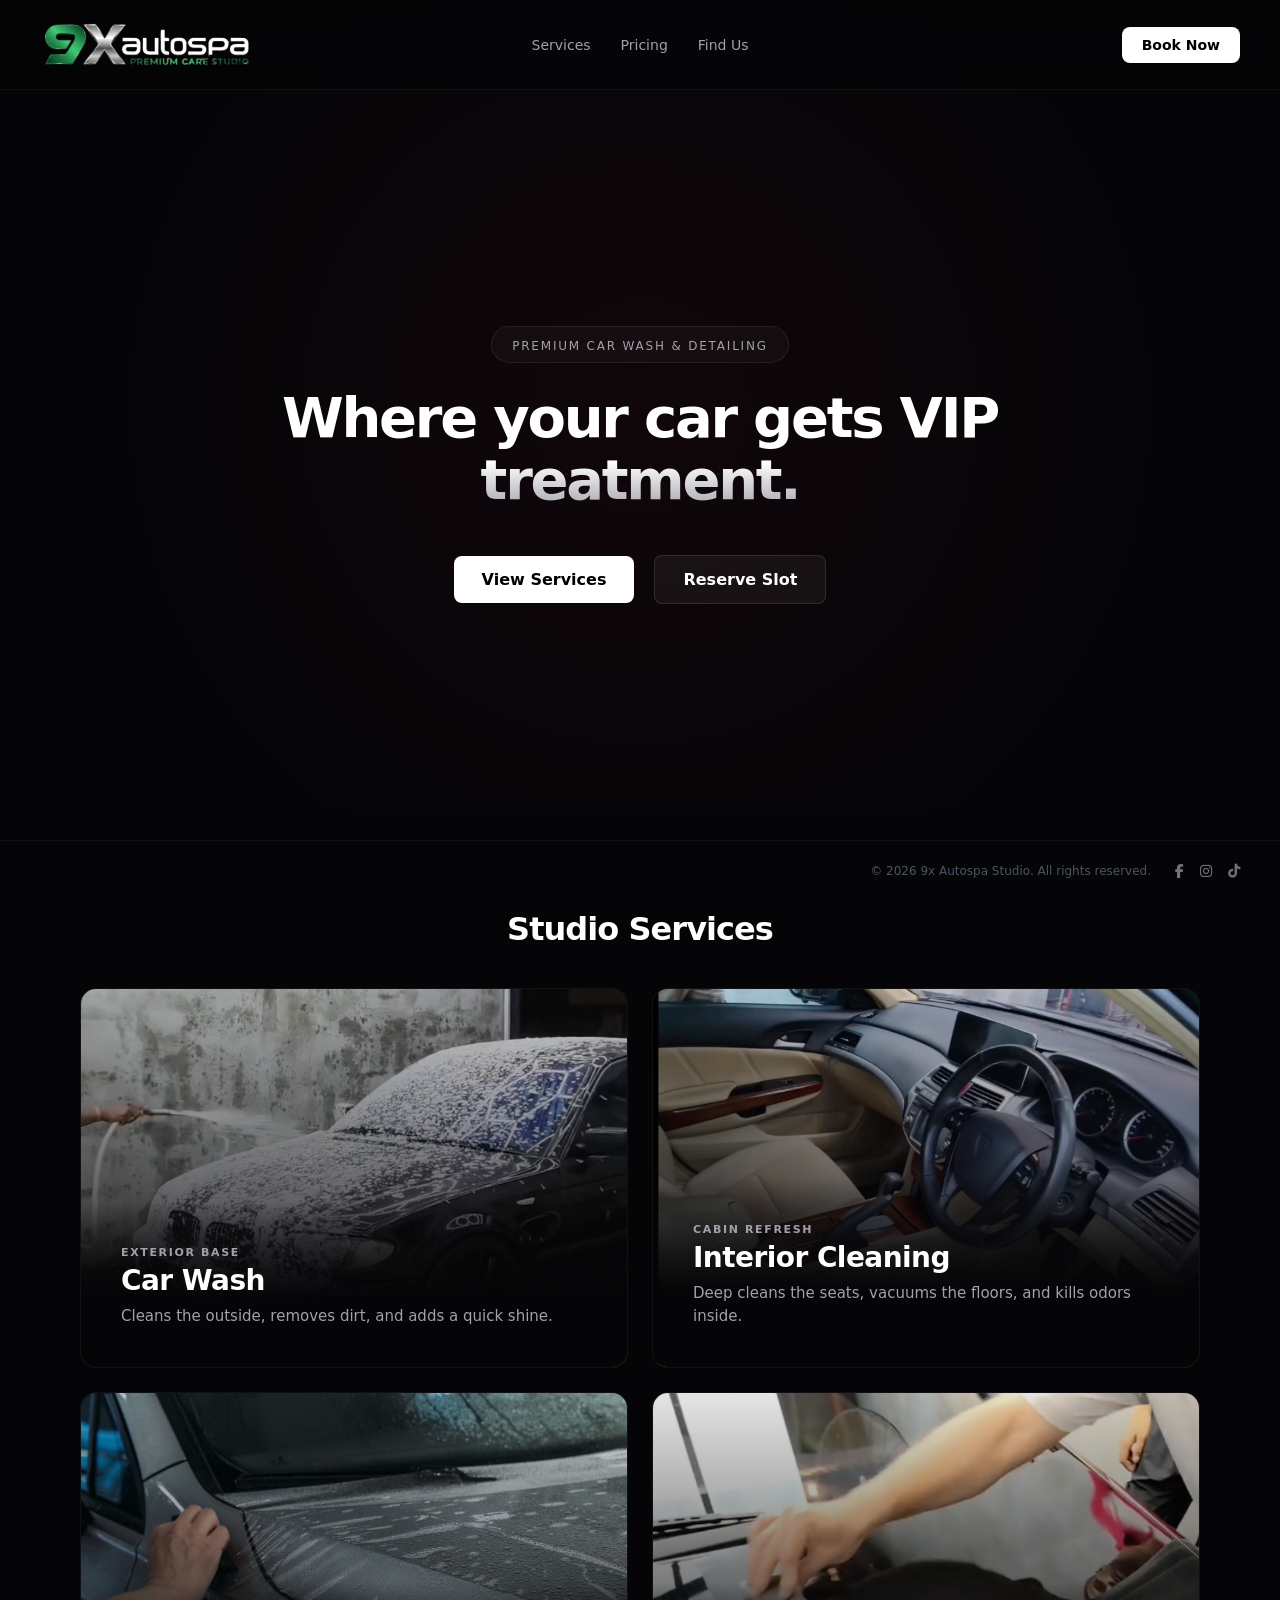
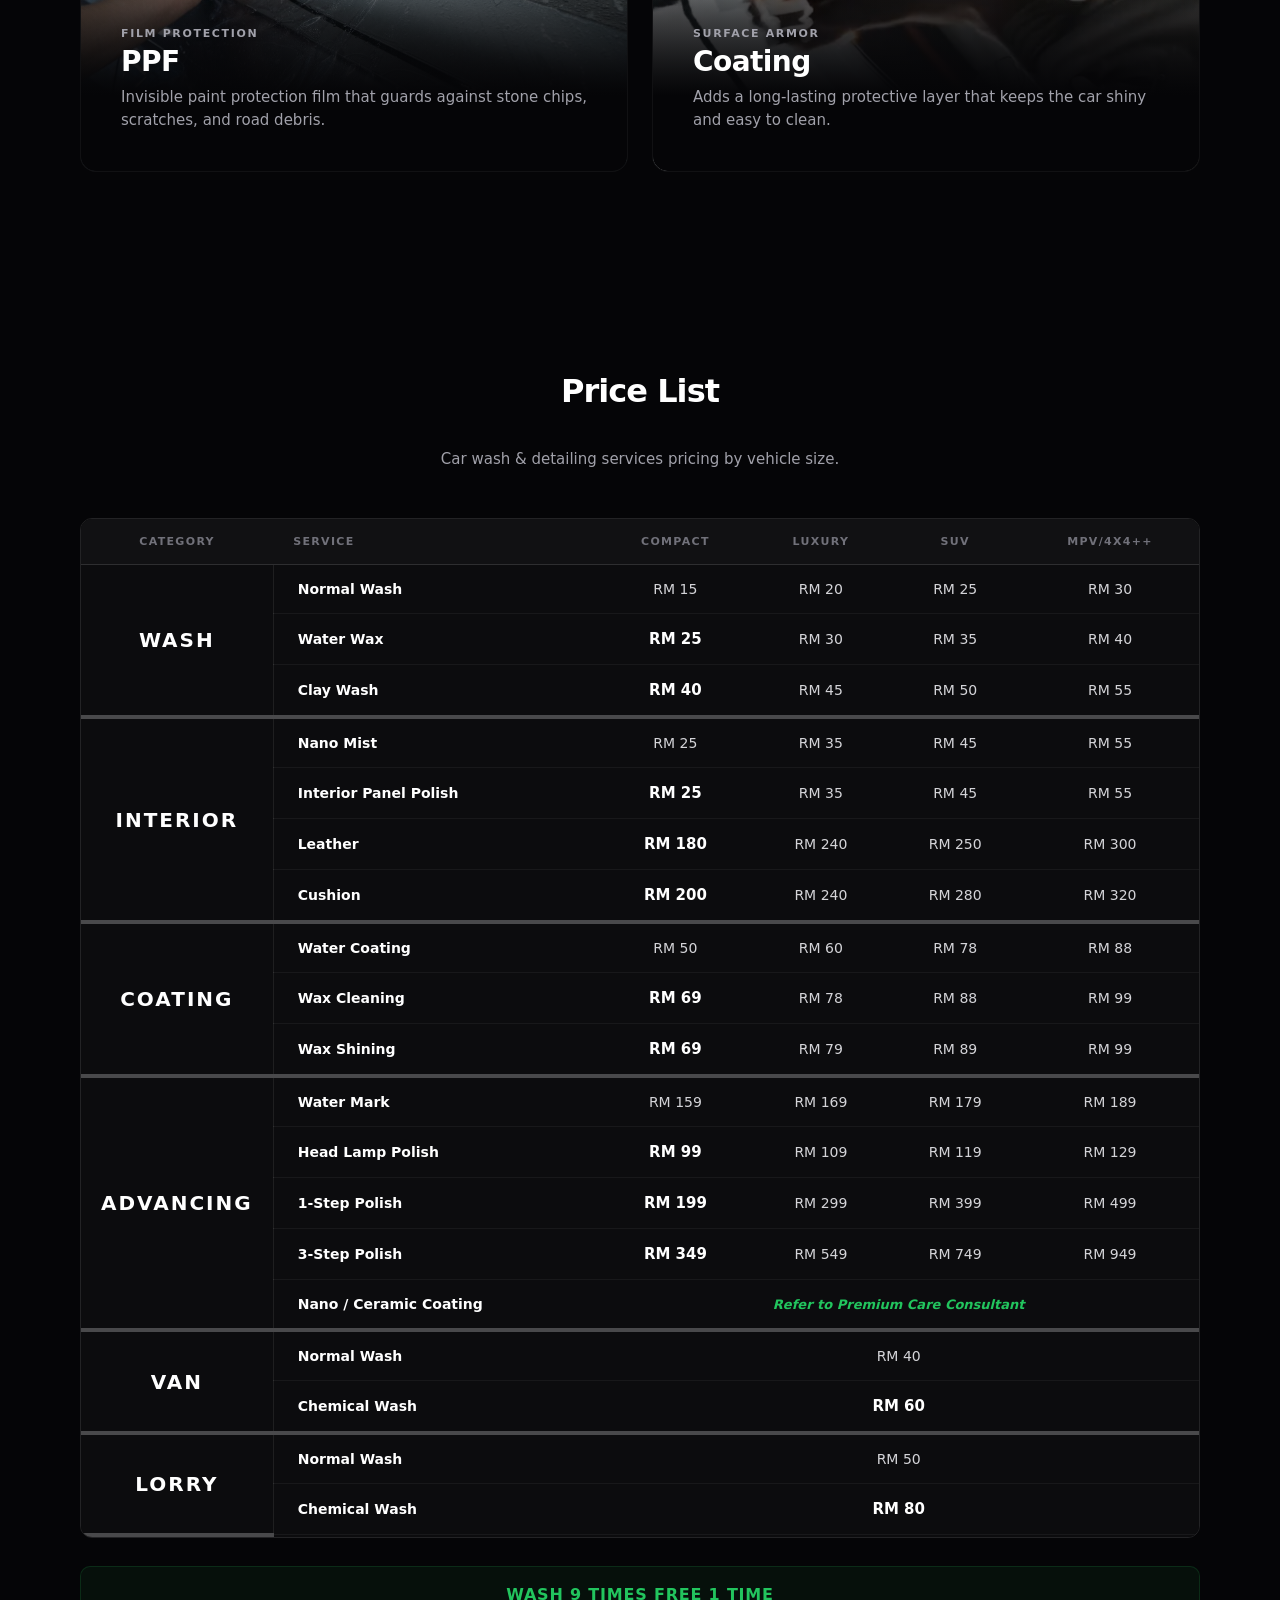
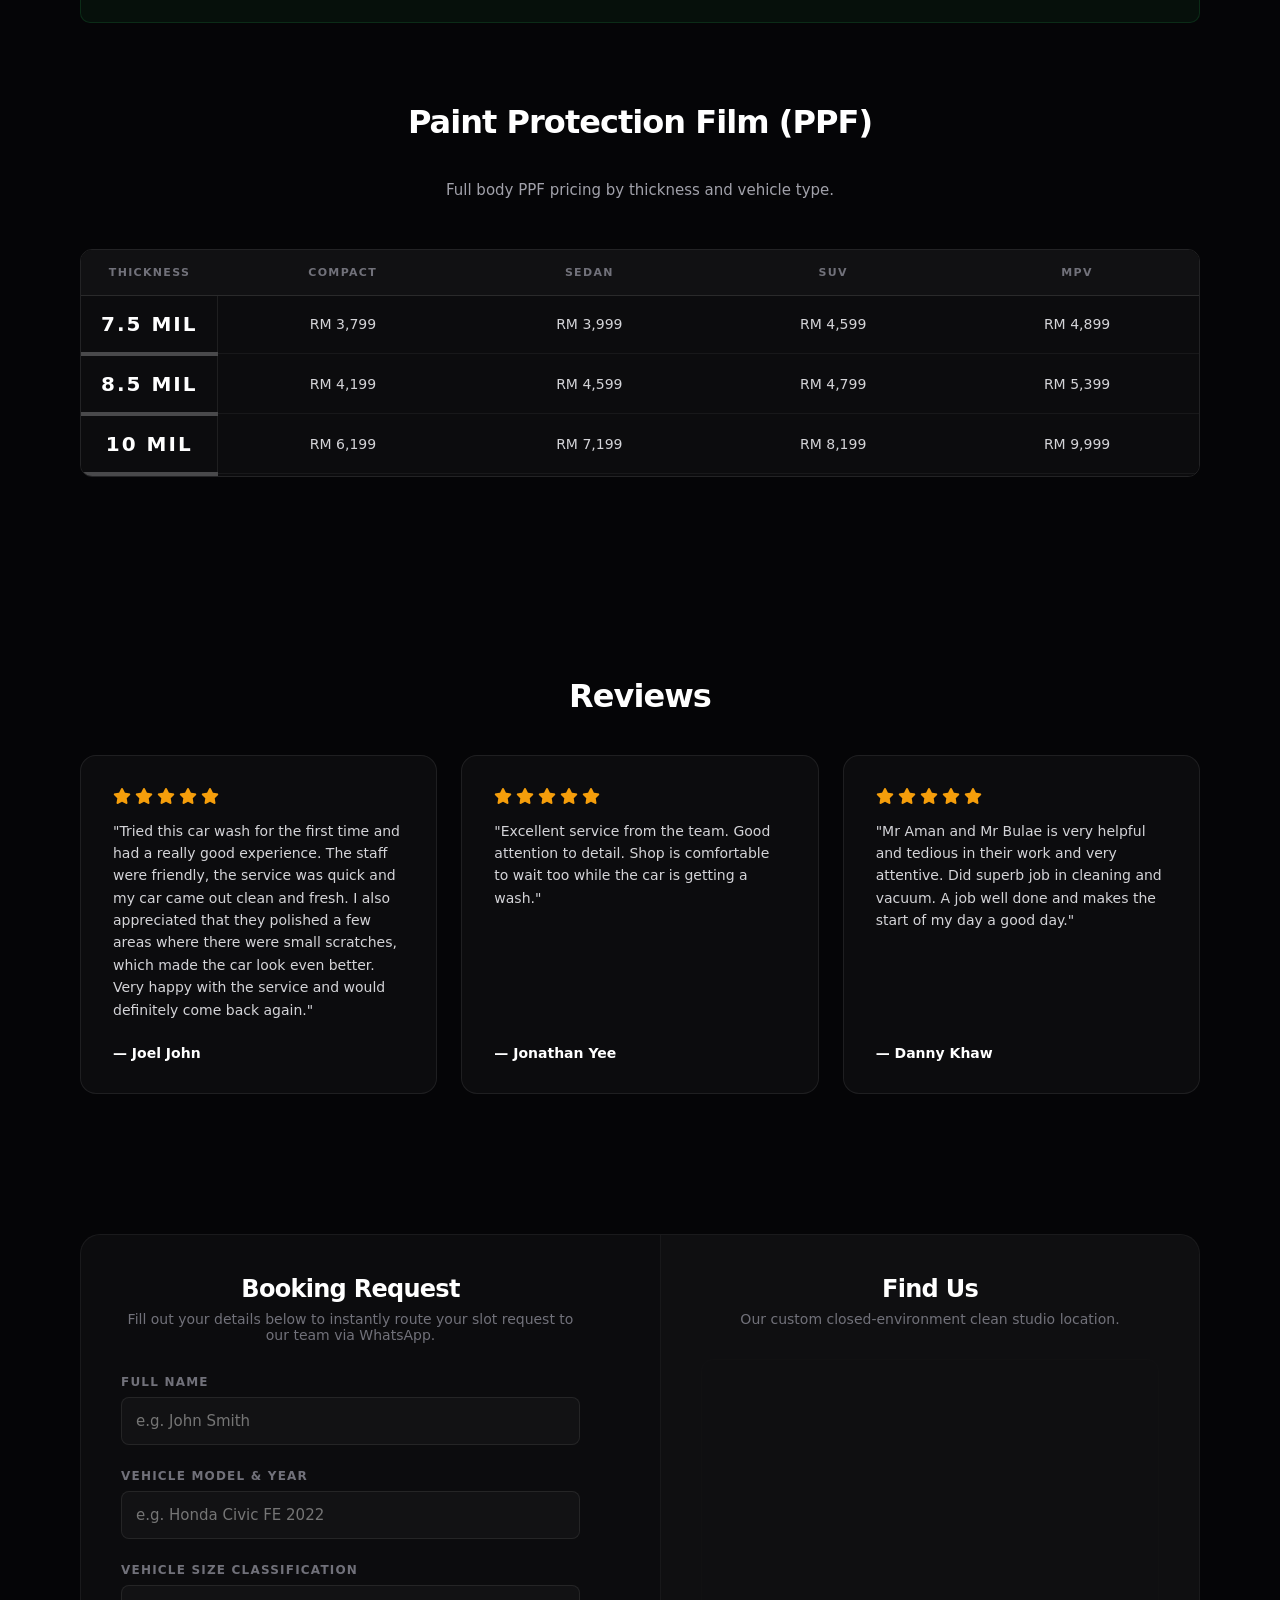
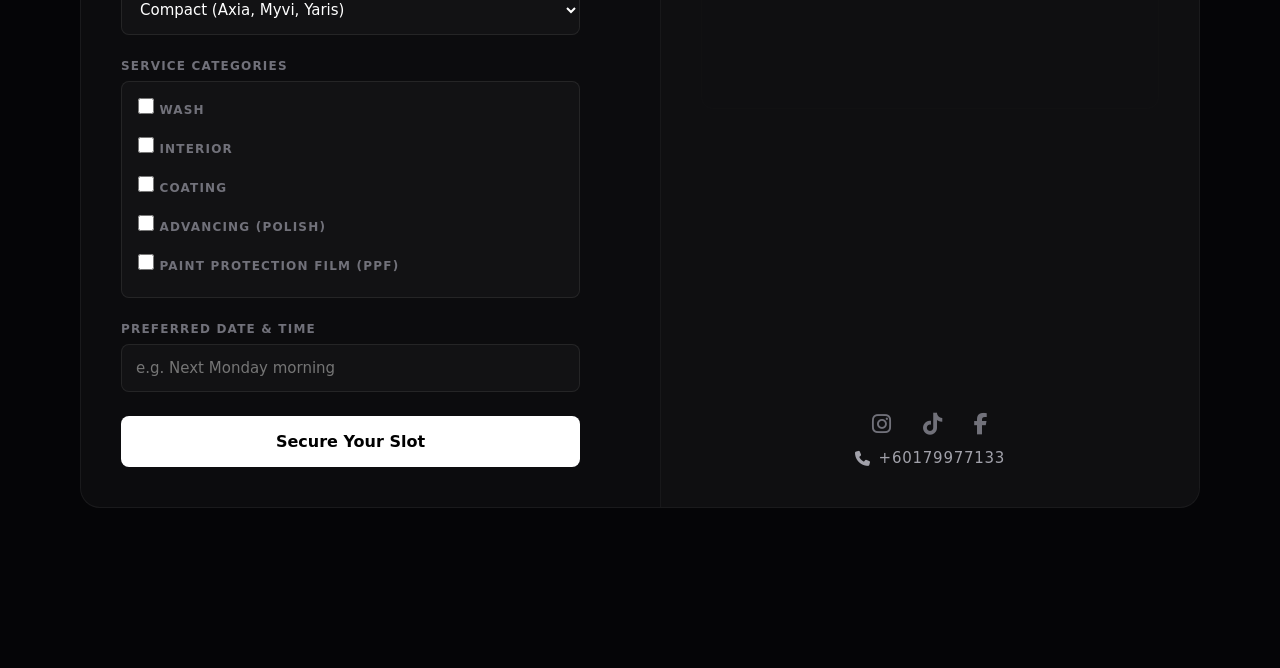
==== mockup/index.html @ 75ae1302 "Add files via upload" ====
<!DOCTYPE html>
<html lang="en">
<head>
    <meta charset="UTF-8">
    <meta name="viewport" content="width=device-width, initial-scale=1.0">
    <title>9X Autospa - Premium Care Studio</title>
    <link rel="icon" type="image/png" href="../info/website logo.png">
    <link rel="stylesheet" href="https://cdnjs.cloudflare.com/ajax/libs/font-awesome/6.5.1/css/all.min.css">
    <link rel="stylesheet" href="styles.css">
</head>
<body>

    <!-- Navigation Bar -->
    <nav class="nav-bar">
        <a href="#" class="nav-bar__logo"><img src="../info/logo.png" alt="Apex Lab Logo" class="nav-bar__logo-img"></a>
        <div class="nav-bar__links">
            <a href="#treatments" class="nav-bar__link">Services</a>
            <a href="#pricing" class="nav-bar__link">Pricing</a>
            <a href="#portal" class="nav-bar__link">Find Us</a>
        </div>
        <div class="nav-bar__action-wrapper">
            <a href="#portal" class="nav-bar__action-button">Book Now</a>
        </div>
    </nav>

    <!-- Hero Section -->
    <section class="hero-section">
        <video autoplay muted loop playsinline class="hero-video">
            <source src="../info/website video.mp4" type="video/mp4">
        </video>
        <div class="hero-section__badge">
            <span class="hero-section__badge__text">Premium Car Wash & Detailing</span>
        </div>
        <h1 class="hero-section__headline">Where your car gets VIP treatment.</h1>
        <div class="hero-section__buttons">
            <a href="#pricing" class="hero-section__button hero-section__button--primary">View Services</a>
            <a href="#portal" class="hero-section__button hero-section__button--secondary">Reserve Slot</a>
        </div>
    </section>

    <!-- Services Section -->
    <section class="portfolio-section" id="treatments">
        <h2 class="section-title">Studio Services</h2>
        <div class="bento-grid">
            <div class="bento-card" style="background-image: linear-gradient(rgba(5,5,7,0.1), rgba(5,5,7,0.95)), url('../info/car wash.png'); background-size: cover; background-position: center;">
                <div class="bento-card__content">
                    <span class="bento-card__category">Exterior Base</span>
                    <h3 class="bento-card__title">Car Wash</h3>
                    <p class="bento-card__description">Cleans the outside, removes dirt, and adds a quick shine.</p>
                </div>
            </div>
            <div class="bento-card" style="background-image: linear-gradient(rgba(5,5,7,0.1), rgba(5,5,7,0.95)), url('../info/interior.png'); background-size: cover; background-position: center;">
                <div class="bento-card__content">
                    <span class="bento-card__category">Cabin Refresh</span>
                    <h3 class="bento-card__title">Interior Cleaning</h3>
                    <p class="bento-card__description">Deep cleans the seats, vacuums the floors, and kills odors inside.</p>
                </div>
            </div>
            <div class="bento-card" style="background-image: linear-gradient(rgba(5,5,7,0.1), rgba(5,5,7,0.95)), url('../info/ppf.jpg'); background-size: cover; background-position: center;">
                <div class="bento-card__content">
                    <span class="bento-card__category">Film Protection</span>
                    <h3 class="bento-card__title">PPF</h3>
                    <p class="bento-card__description">Invisible paint protection film that guards against stone chips, scratches, and road debris.</p>
                </div>
            </div>
            <div class="bento-card" style="background-image: linear-gradient(rgba(5,5,7,0.1), rgba(5,5,7,0.95)), url('../info/coating.png'); background-size: cover; background-position: center;">
                <div class="bento-card__content">
                    <span class="bento-card__category">Surface Armor</span>
                    <h3 class="bento-card__title">Coating</h3>
                    <p class="bento-card__description">Adds a long-lasting protective layer that keeps the car shiny and easy to clean.</p>
                </div>
            </div>
        </div>
    </section>

    <!-- Pricing Section -->
    <section class="pricing-section" id="pricing">
        <h2 class="section-title">Price List</h2>
        <p class="pricing-subtitle">Car wash & detailing services pricing by vehicle size.</p>

        <div class="pricing-table-wrapper">
            <table class="pricing-table">
                <thead>
                    <tr>
                        <th>Category</th>
                        <th>Service</th>
                        <th>Compact</th>
                        <th>Luxury</th>
                        <th>SUV</th>
                        <th>MPV/4x4++</th>
                    </tr>
                </thead>
                <tbody>
                    <!-- ===== WASH GROUP ===== -->
                    <tr>
                        <td class="cell-category" rowspan="3">Wash</td>
                        <td class="cell-service">Normal Wash</td>
                        <td>RM 15</td>
                        <td>RM 20</td>
                        <td>RM 25</td>
                        <td>RM 30</td>
                    </tr>
                    <tr>
                        <td class="cell-service-premium">Water Wax</td>
                        <td class="cell-price-bold">RM 25</td>
                        <td>RM 30</td>
                        <td>RM 35</td>
                        <td>RM 40</td>
                    </tr>
                    <tr class="group-last">
                        <td class="cell-service-premium">Clay Wash</td>
                        <td class="cell-price-bold">RM 40</td>
                        <td>RM 45</td>
                        <td>RM 50</td>
                        <td>RM 55</td>
                    </tr>

                    <!-- ===== INTERIOR GROUP ===== -->
                    <tr>
                        <td class="cell-category" rowspan="4">Interior</td>
                        <td class="cell-service">Nano Mist</td>
                        <td>RM 25</td>
                        <td>RM 35</td>
                        <td>RM 45</td>
                        <td>RM 55</td>
                    </tr>
                    <tr>
                        <td class="cell-service-premium">Interior Panel Polish</td>
                        <td class="cell-price-bold">RM 25</td>
                        <td>RM 35</td>
                        <td>RM 45</td>
                        <td>RM 55</td>
                    </tr>
                    <tr>
                        <td class="cell-service-premium">Leather</td>
                        <td class="cell-price-bold">RM 180</td>
                        <td>RM 240</td>
                        <td>RM 250</td>
                        <td>RM 300</td>
                    </tr>
                    <tr class="group-last">
                        <td class="cell-service-premium">Cushion</td>
                        <td class="cell-price-bold">RM 200</td>
                        <td>RM 240</td>
                        <td>RM 280</td>
                        <td>RM 320</td>
                    </tr>

                    <!-- ===== COATING GROUP ===== -->
                    <tr>
                        <td class="cell-category" rowspan="3">Coating</td>
                        <td class="cell-service">Water Coating</td>
                        <td>RM 50</td>
                        <td>RM 60</td>
                        <td>RM 78</td>
                        <td>RM 88</td>
                    </tr>
                    <tr>
                        <td class="cell-service-premium">Wax Cleaning</td>
                        <td class="cell-price-bold">RM 69</td>
                        <td>RM 78</td>
                        <td>RM 88</td>
                        <td>RM 99</td>
                    </tr>
                    <tr class="group-last">
                        <td class="cell-service-premium">Wax Shining</td>
                        <td class="cell-price-bold">RM 69</td>
                        <td>RM 79</td>
                        <td>RM 89</td>
                        <td>RM 99</td>
                    </tr>

                    <!-- ===== ADVANCING / POLISH GROUP ===== -->
                    <tr>
                        <td class="cell-category" rowspan="5">Advancing</td>
                        <td class="cell-service">Water Mark</td>
                        <td>RM 159</td>
                        <td>RM 169</td>
                        <td>RM 179</td>
                        <td>RM 189</td>
                    </tr>
                    <tr>
                        <td class="cell-service-premium">Head Lamp Polish</td>
                        <td class="cell-price-bold">RM 99</td>
                        <td>RM 109</td>
                        <td>RM 119</td>
                        <td>RM 129</td>
                    </tr>
                    <tr>
                        <td class="cell-service-premium">1-Step Polish</td>
                        <td class="cell-price-bold">RM 199</td>
                        <td>RM 299</td>
                        <td>RM 399</td>
                        <td>RM 499</td>
                    </tr>
                    <tr>
                        <td class="cell-service-premium">3-Step Polish</td>
                        <td class="cell-price-bold">RM 349</td>
                        <td>RM 549</td>
                        <td>RM 749</td>
                        <td>RM 949</td>
                    </tr>
                    <tr class="group-last">
                        <td class="cell-service-premium">Nano / Ceramic Coating</td>
                        <td class="cell-consult" colspan="4">Refer to Premium Care Consultant</td>
                    </tr>

                    <!-- ===== VAN ===== -->
                    <tr>
                        <td class="cell-category" rowspan="2">Van</td>
                        <td class="cell-service">Normal Wash</td>
                        <td colspan="4">RM 40</td>
                    </tr>
                    <tr class="group-last">
                        <td class="cell-service-premium">Chemical Wash</td>
                        <td class="cell-price-bold" colspan="4">RM 60</td>
                    </tr>

                    <!-- ===== LORRY ===== -->
                    <tr>
                        <td class="cell-category" rowspan="2">Lorry</td>
                        <td class="cell-service">Normal Wash</td>
                        <td colspan="4">RM 50</td>
                    </tr>
                    <tr>
                        <td class="cell-service-premium">Chemical Wash</td>
                        <td class="cell-price-bold" colspan="4">RM 80</td>
                    </tr>
                </tbody>
            </table>
        </div>

        <div class="pricing-promo">
            <span class="pricing-promo__text">Wash 9 Times Free 1 Time</span>
        </div>

        <!-- PPF Table -->
        <h3 class="section-title" style="margin-top: 80px;">Paint Protection Film (PPF)</h3>
        <p class="pricing-subtitle">Full body PPF pricing by thickness and vehicle type.</p>

        <div class="pricing-table-wrapper">
            <table class="pricing-table ppf-table">
                <thead>
                    <tr>
                        <th>Thickness</th>
                        <th>Compact</th>
                        <th>Sedan</th>
                        <th>SUV</th>
                        <th>MPV</th>
                    </tr>
                </thead>
                <tbody>
                    <tr>
                        <td class="cell-category">7.5 MIL</td>
                        <td>RM 3,799</td>
                        <td>RM 3,999</td>
                        <td>RM 4,599</td>
                        <td>RM 4,899</td>
                    </tr>
                    <tr>
                        <td class="cell-category">8.5 MIL</td>
                        <td>RM 4,199</td>
                        <td>RM 4,599</td>
                        <td>RM 4,799</td>
                        <td>RM 5,399</td>
                    </tr>
                    <tr>
                        <td class="cell-category">10 MIL</td>
                        <td>RM 6,199</td>
                        <td>RM 7,199</td>
                        <td>RM 8,199</td>
                        <td>RM 9,999</td>
                    </tr>
                </tbody>
            </table>
        </div>
    </section>

    <!-- Reviews Section -->
    <section class="reviews-section" id="reviews">
        <h2 class="section-title">Reviews</h2>
        <div class="reviews-grid">
            <div class="review-card">
                <div class="review-card__stars">
                    <i class="fa-solid fa-star"></i>
                    <i class="fa-solid fa-star"></i>
                    <i class="fa-solid fa-star"></i>
                    <i class="fa-solid fa-star"></i>
                    <i class="fa-solid fa-star"></i>
                </div>
                <p class="review-card__text">"Tried this car wash for the first time and had a really good experience. The staff were friendly, the service was quick and my car came out clean and fresh. I also appreciated that they polished a few areas where there were small scratches, which made the car look even better. Very happy with the service and would definitely come back again."</p>
                <span class="review-card__author">&mdash; Joel John</span>
            </div>
            <div class="review-card">
                <div class="review-card__stars">
                    <i class="fa-solid fa-star"></i>
                    <i class="fa-solid fa-star"></i>
                    <i class="fa-solid fa-star"></i>
                    <i class="fa-solid fa-star"></i>
                    <i class="fa-solid fa-star"></i>
                </div>
                <p class="review-card__text">"Excellent service from the team. Good attention to detail. Shop is comfortable to wait too while the car is getting a wash."</p>
                <span class="review-card__author">&mdash; Jonathan Yee</span>
            </div>
            <div class="review-card">
                <div class="review-card__stars">
                    <i class="fa-solid fa-star"></i>
                    <i class="fa-solid fa-star"></i>
                    <i class="fa-solid fa-star"></i>
                    <i class="fa-solid fa-star"></i>
                    <i class="fa-solid fa-star"></i>
                </div>
                <p class="review-card__text">"Mr Aman and Mr Bulae is very helpful and tedious in their work and very attentive. Did superb job in cleaning and vacuum. A job well done and makes the start of my day a good day."</p>
                <span class="review-card__author">&mdash; Danny Khaw</span>
            </div>
        </div>
    </section>

    <!-- Booking Section -->
    <section class="booking-section" id="portal">
        <div class="booking-split-wrapper">
            <div class="booking-container">
                <h2>Booking Request</h2>
                <p class="subtitle">Fill out your details below to instantly route your slot request to our team via WhatsApp.</p>
                <form id="whatsappForm">
                    <div class="form-group">
                        <label for="clientName">Full Name</label>
                        <input type="text" id="clientName" placeholder="e.g. John Smith" required>
                    </div>
                    <div class="form-group">
                        <label for="carModel">Vehicle Model & Year</label>
                        <input type="text" id="carModel" placeholder="e.g. Honda Civic FE 2022" required>
                    </div>
                    <div class="form-group">
                        <label for="formVehicleSize">Vehicle Size Classification</label>
                        <select id="formVehicleSize">
                            <option value="Compact">Compact (Axia, Myvi, Yaris)</option>
                            <option value="Luxury">Luxury (Civic, BMW 3 Series, C-Class)</option>
                            <option value="SUV">SUV (X50, CR-V, CX-5)</option>
                            <option value="MPV / 4x4">MPV / 4x4++ (Alphard, Hilux)</option>
                            <option value="Van">Special: Van</option>
                            <option value="Lorry">Special: Lorry</option>
                        </select>
                    </div>
                    <div class="form-group">
                        <label>Service Categories</label>
                        <div class="checkbox-group" id="categoryGroup">
                            <label class="checkbox-item">
                                <input type="checkbox" name="category" value="Wash" onchange="showSubServices()"> <span>Wash</span>
                            </label>
                            <label class="checkbox-item">
                                <input type="checkbox" name="category" value="Interior" onchange="showSubServices()"> <span>Interior</span>
                            </label>
                            <label class="checkbox-item">
                                <input type="checkbox" name="category" value="Coating" onchange="showSubServices()"> <span>Coating</span>
                            </label>
                            <label class="checkbox-item">
                                <input type="checkbox" name="category" value="Advancing" onchange="showSubServices()"> <span>Advancing (Polish)</span>
                            </label>
                            <label class="checkbox-item">
                                <input type="checkbox" name="category" value="PPF" onchange="showSubServices()"> <span>Paint Protection Film (PPF)</span>
                            </label>
                        </div>
                    </div>

                    <div class="form-group" id="subServiceGroup" style="display: none;">
                        <label>Select Services</label>
                        <div class="checkbox-group" id="subServiceList">
                        </div>
                    </div>
                    <div class="form-group">
                        <label for="bookingDate">Preferred Date & Time</label>
                        <input type="text" id="bookingDate" placeholder="e.g. Next Monday morning" required>
                    </div>
                    <button type="submit" class="submit-btn">Secure Your Slot</button>
                </form>
            </div>

            <div class="map-container-side">
                <h2>Find Us</h2>
                <p class="subtitle">Our custom closed-environment clean studio location.</p>
                <div class="google-maps-wrapper">
                    <iframe src="https://www.google.com/maps/embed?pb=!1m18!1m12!1m3!1d1992.1!2d101.6672584!3d3.0804267!2m3!1f0!2f0!3f0!3m2!1i1024!2i768!4f13.1!3m3!1m2!1s0x42b78970f219a661%3A0x5cdc35116b5212e4!2s9X%20autospa%20premium%20care%20studio!5e0!3m2!1sen!2smy" allowfullscreen="" loading="lazy" referrerpolicy="no-referrer-when-downgrade"></iframe>
                </div>
                <div class="map-socials">
                    <a href="https://www.instagram.com/9xautospa_studio/" target="_blank" rel="noopener noreferrer" class="map-socials__link" aria-label="Instagram"><i class="fab fa-instagram"></i></a>
                    <a href="https://www.tiktok.com/@9x.autospa.premiu" target="_blank" rel="noopener noreferrer" class="map-socials__link" aria-label="TikTok"><i class="fab fa-tiktok"></i></a>
                    <a href="https://www.facebook.com/profile.php?id=61590895587353" target="_blank" rel="noopener noreferrer" class="map-socials__link" aria-label="Facebook"><i class="fab fa-facebook-f"></i></a>
                </div>
                <a href="tel:+60102697127" class="map-phone-wrapper">
                    <i class="fa-solid fa-phone"></i>
                    <span>+60179977133</span>
                </a>
            </div>
        </div>
    </section>

    <!-- Footer -->
    <footer>
        <div class="footer__links"></div>
        <div class="footer__right-side">
            <div class="footer__copy">&copy; 2026 9x Autospa Studio. All rights reserved.</div>
            <div class="footer__socials">
                <a href="https://www.facebook.com/profile.php?id=61590895587353" target="_blank" rel="noopener noreferrer" class="footer__social-icon" aria-label="Facebook"><i class="fab fa-facebook-f"></i></a>
                <a href="https://www.instagram.com/9xautospa_studio/" target="_blank" rel="noopener noreferrer" class="footer__social-icon" aria-label="Instagram"><i class="fab fa-instagram"></i></a>
                <a href="https://www.tiktok.com/@9x.autospa.premiu" target="_blank" rel="noopener noreferrer" class="footer__social-icon" aria-label="TikTok"><i class="fab fa-tiktok"></i></a>
            </div>
        </div>
    </footer>

    <!-- JavaScript -->
    <script>
        const subServices = {
            'Wash': ['Normal Wash', 'Water Wax', 'Clay Wash'],
            'Interior': ['Nano Mist', 'Interior Panel Polish', 'Leather', 'Cushion'],
            'Coating': ['Water Coating', 'Wax Cleaning', 'Wax Shining'],
            'Advancing': ['Water Mark', 'Head Lamp Polish', '1-Step Polish', '3-Step Polish', 'Nano / Ceramic Coating'],
            'PPF': ['7.5 MIL PPF', '8.5 MIL PPF', '10 MIL PPF']
        };

        const categoryLabels = {
            'Wash': 'Wash — Select Services',
            'Interior': 'Interior — Select Services',
            'Coating': 'Coating — Select Services',
            'Advancing': 'Advancing — Select Services',
            'PPF': 'PPF — Select Thickness'
        };

        function showSubServices() {
            const checked = document.querySelectorAll('input[name="category"]:checked');
            const group = document.getElementById('subServiceGroup');
            const list = document.getElementById('subServiceList');

            list.innerHTML = '';

            if (checked.length === 0) {
                group.style.display = 'none';
                return;
            }

            checked.forEach(function(cb) {
                const category = cb.value;
                const header = document.createElement('div');
                header.className = 'checkbox-subheader';
                header.textContent = categoryLabels[category] || category;
                list.appendChild(header);

                subServices[category].forEach(function(service) {
                    const label = document.createElement('label');
                    label.className = 'checkbox-item';
                    if (category === 'PPF') {
                        label.innerHTML = `<input type="radio" name="ppfThickness" value="${service}"> <span>${service}</span>`;
                    } else {
                        label.innerHTML = `<input type="checkbox" name="subService" value="${service}"> <span>${service}</span>`;
                    }
                    list.appendChild(label);
                });
            });

            group.style.display = 'block';
        }

        document.getElementById('whatsappForm').addEventListener('submit', function(e) {
            e.preventDefault();
            const name = document.getElementById('clientName').value;
            const car = document.getElementById('carModel').value;
            const size = document.getElementById('formVehicleSize').value;
            const date = document.getElementById('bookingDate').value;

            // Get selected categories
            const catChecked = document.querySelectorAll('input[name="category"]:checked');
            const categories = Array.from(catChecked).map(cb => cb.value);

            // Get selected sub-services
            const svcChecked = document.querySelectorAll('input[name="subService"]:checked');
            const services = Array.from(svcChecked).map(cb => cb.value);

            // Get PPF thickness if selected
            const ppfRadio = document.querySelector('input[name="ppfThickness"]:checked');
            if (ppfRadio) services.push(ppfRadio.value);

            const servicesText = services.length > 0 ? services.join(', ') : 'Not specified';

            const phoneNumber = '60179977133';
            const message = `Hi 9X Autospa,%0A%0AI would like to lock in a detailing slot:%0A%0A` +
                `• *Name:* ${encodeURIComponent(name)}%0A` +
                `• *Vehicle:* ${encodeURIComponent(car)}%0A` +
                `• *Size Class:* ${encodeURIComponent(size)}%0A` +
                `• *Categories:* ${encodeURIComponent(categories.join(', '))}%0A` +
                `• *Services:* ${encodeURIComponent(servicesText)}%0A` +
                `• *Preferred Time:* ${encodeURIComponent(date)}%0A%0A` +
                `Please let me know if this slot is available. Thanks!`;
            window.open(`https://api.whatsapp.com/send?phone=${phoneNumber}&text=${message}`, '_blank');
        });
    </script>

</body>
</html>
---- mockup/styles.css ----
/* ==============================================
   APEX LAB - MOCKUP STYLESHEET
   ==============================================
   Table of Contents:
   1. GLOBAL / RESET
   2. NAVIGATION BAR
   3. HERO SECTION
   4. SERVICES (BENTO GRID)
   5. PRICING TABLE
   6. BOOKING SECTION
   7. FORM STYLES
   8. MAP & CONTACT
   9. FOOTER
   10. RESPONSIVE
   ============================================== */


/* ==============================================
   1. GLOBAL / RESET
   ============================================== */
* {
    box-sizing: border-box;
    margin: 0;
    padding: 0;
    font-family: 'Inter', system-ui, -apple-system, sans-serif;
}

body {
    background-color: #050507;
    color: white;
    overflow-x: hidden;
    padding-bottom: 60px;
    scroll-behavior: smooth;
    scroll-padding-top: 130px;
}

a {
    text-decoration: none;
    color: white;
    transition: opacity 0.3s ease;
}


/* ==============================================
   2. NAVIGATION BAR
   ============================================== */
.nav-bar {
    position: fixed;
    top: 0;
    left: 0;
    width: 100%;
    height: 90px;
    background-color: rgba(5, 5, 7, 0.85);
    backdrop-filter: blur(12px);
    -webkit-backdrop-filter: blur(12px);
    z-index: 1000;
    display: grid;
    grid-template-columns: 1fr auto 1fr;
    align-items: center;
    padding: 0 40px;
    border-bottom: 1px solid rgba(255, 255, 255, 0.05);
}

.nav-bar__logo {
    font-size: 22px;
    font-weight: 800;
    letter-spacing: -0.03em;
    display: flex;
    align-items: center;
}

.nav-bar__logo-img {
    height: 50px;
    width: auto;
    display: block;
    object-fit: contain;
}

.nav-bar__links {
    display: flex;
    align-items: center;
    justify-content: center;
    gap: 30px;
}

.nav-bar__link {
    font-size: 14px;
    color: #a1a1aa;
    transition: color 0.3s ease;
}

.nav-bar__link:hover {
    color: white;
}

.nav-bar__action-wrapper {
    display: flex;
    justify-content: flex-end;
}

.nav-bar__action-button {
    padding: 10px 20px;
    background-color: white;
    color: black;
    border: none;
    border-radius: 8px;
    font-weight: 600;
    font-size: 14px;
    cursor: pointer;
    transition: transform 0.3s ease, box-shadow 0.3s ease;
    display: inline-block;
    text-align: center;
}

.nav-bar__action-button:hover {
    transform: scale(1.05);
    box-shadow: 0 0 20px rgba(255, 255, 255, 0.2);
}


/* ==============================================
   3. HERO SECTION
   ============================================== */
.hero-section {
    display: flex;
    flex-direction: column;
    align-items: center;
    justify-content: center;
    text-align: center;
    min-height: 90vh;
    padding: 200px 20px 80px 20px;
    background: radial-gradient(circle at center, rgba(225, 29, 72, 0.05) 0%, transparent 70%);
    position: relative;
    overflow: hidden;
}

.hero-section__video-placeholder {
    position: absolute;
    top: 0;
    left: 0;
    width: 100%;
    height: 100%;
    background: linear-gradient(135deg, #0a0a0f 0%, #1a1a2e 50%, #0a0a0f 100%);
    opacity: 0.6;
    z-index: 1;
}

.hero-video {
    position: absolute;
    top: 0;
    left: 0;
    width: 100%;
    height: 100%;
    object-fit: cover;
    z-index: 1;
    opacity: 0.35;
}

.hero-section__badge {
    margin-bottom: 24px;
    background-color: rgba(255, 255, 255, 0.03);
    padding: 8px 20px;
    border-radius: 20px;
    border: 1px solid rgba(255, 255, 255, 0.08);
    position: relative;
    z-index: 2;
}

.hero-section__badge__text {
    font-size: 12px;
    letter-spacing: 0.15em;
    text-transform: uppercase;
    color: #a1a1aa;
}

.hero-section__headline {
    font-size: 56px;
    font-weight: 800;
    letter-spacing: -0.04em;
    max-width: 800px;
    line-height: 1.1;
    margin-bottom: 24px;
    background: linear-gradient(to bottom, #ffffff 60%, #a1a1aa);
    -webkit-background-clip: text;
    -webkit-text-fill-color: transparent;
    background-clip: text;
    position: relative;
    z-index: 2;
}

.hero-section__buttons {
    display: flex;
    align-items: center;
    gap: 20px;
    margin-top: 20px;
    position: relative;
    z-index: 2;
}

.hero-section__button {
    font-size: 16px;
    font-weight: 600;
    padding: 14px 28px;
    border-radius: 8px;
    cursor: pointer;
    transition: all 0.3s ease;
    display: inline-block;
    text-align: center;
}

.hero-section__button--primary {
    background-color: white;
    color: black;
    border: none;
}

.hero-section__button--primary:hover {
    transform: translateY(-2px);
    box-shadow: 0 10px 20px rgba(255, 255, 255, 0.1);
}

.hero-section__button--secondary {
    background-color: rgba(255, 255, 255, 0.05);
    color: white;
    border: 1px solid rgba(255, 255, 255, 0.1);
}

.hero-section__button--secondary:hover {
    background-color: rgba(255, 255, 255, 0.1);
    transform: translateY(-2px);
}


/* ==============================================
   4. SERVICES (BENTO GRID)
   ============================================== */
.portfolio-section {
    padding: 100px 40px;
    max-width: 1200px;
    margin: 0 auto;
}

.section-title {
    font-size: 32px;
    letter-spacing: -0.03em;
    margin-bottom: 40px;
    text-align: center;
}

.bento-grid {
    display: grid;
    grid-template-columns: repeat(2, 1fr);
    grid-auto-rows: 380px;
    gap: 24px;
}

.bento-card {
    background-color: #0c0c0e;
    border: 1px solid rgba(255, 255, 255, 0.05);
    border-radius: 16px;
    overflow: hidden;
    transition: all 0.3s ease;
    display: flex;
    flex-direction: column;
    justify-content: flex-end;
    position: relative;
    height: 100%;
    isolation: isolate;
    background-clip: padding-box;
}

.bento-card:hover {
    transform: translateY(-5px);
    border-color: rgba(255, 255, 255, 0.15);
    box-shadow: 0 10px 30px rgba(0, 0, 0, 0.5);
}

.bento-card__image-placeholder {
    position: absolute;
    top: 0;
    left: 0;
    width: 100%;
    height: 100%;
    display: flex;
    align-items: center;
    justify-content: center;
    font-size: 48px;
    color: rgba(255, 255, 255, 0.08);
}

.bento-card__content {
    padding: 40px;
    width: 100%;
    background: linear-gradient(to top, rgba(5, 5, 7, 1) 40%, rgba(5, 5, 7, 0.4) 80%, transparent 100%);
    z-index: 2;
    position: relative;
}

.bento-card__category {
    font-size: 11px;
    text-transform: uppercase;
    letter-spacing: 0.15em;
    color: #a1a1aa;
    font-weight: 700;
}

.bento-card__title {
    font-size: 28px;
    letter-spacing: -0.02em;
    margin-top: 4px;
    margin-bottom: 8px;
}

.bento-card__description {
    font-size: 15px;
    color: #a1a1aa;
    line-height: 1.5;
}


/* ==============================================
   5. PRICING TABLE
   ============================================== */
.pricing-section {
    padding: 100px 40px;
    max-width: 1200px;
    margin: 0 auto;
}

.pricing-subtitle {
    text-align: center;
    color: #a1a1aa;
    margin-bottom: 50px;
    font-size: 15px;
}

/* -- Table wrapper -- */
.pricing-table-wrapper {
    overflow-x: auto;
    border-radius: 12px;
    border: 1px solid rgba(255, 255, 255, 0.12);
}

/* -- Table base -- */
.pricing-table {
    width: 100%;
    border-collapse: collapse;
    background: #0c0c0e;
}

/* -- Table header row -- */
.pricing-table thead th {
    padding: 16px 20px;
    font-size: 11px;
    text-transform: uppercase;
    letter-spacing: 0.12em;
    color: #71717a;
    font-weight: 600;
    text-align: center;
    border-bottom: 1px solid rgba(255, 255, 255, 0.12);
    background: #111113;
    white-space: nowrap;
}

.pricing-table thead th:first-child {
    text-align: center;
}

.pricing-table thead th:nth-child(2) {
    text-align: left;
}

/* -- Table cells (default) -- */
.pricing-table td {
    padding: 16px 20px;
    font-size: 14px;
    text-align: center;
    color: #d4d4d8;
    font-weight: 400;
    vertical-align: middle;
    border-bottom: 1px solid rgba(255, 255, 255, 0.05);
}

/* -- CATEGORY column (first column) -- 
   White text, no background, uppercase bold */
.pricing-table td.cell-category {
    background: none;
    color: white;
    font-weight: 800;
    font-size: 20px;
    text-transform: uppercase;
    letter-spacing: 0.1em;
    text-align: center;
    width: 120px;
    border-bottom: 4px solid rgba(255, 255, 255, 0.25);
    border-right: 1px solid rgba(255, 255, 255, 0.08);
    white-space: nowrap;
}

/* -- SERVICE column (second column) -- */
.pricing-table td.cell-service {
    text-align: left;
    font-weight: 600;
    color: white;
    font-size: 14px;
    min-width: 140px;
    padding-left: 24px;
}

/* -- Premium service name (same white styling as base) -- */
.pricing-table td.cell-service-premium {
    text-align: left;
    font-weight: 600;
    color: white;
    font-size: 14px;
    min-width: 140px;
    padding-left: 24px;
}

/* -- Bold price (compact column for premium rows) -- */
.pricing-table td.cell-price-bold {
    font-weight: 700;
    color: white;
    font-size: 15px;
}

/* -- Consult cell -- */
.pricing-table td.cell-consult {
    color: #22c55e;
    font-size: 13px;
    font-weight: 600;
    font-style: italic;
}

/* -- Category group border (last row of each group) -- */
.pricing-table tr.group-last td {
    border-bottom: 4px solid rgba(255, 255, 255, 0.25);
}

/* -- Row hover -- */
.pricing-table tbody tr:hover td:not(.cell-category) {
    background: rgba(255, 255, 255, 0.02);
}

/* -- PPF table override (all columns centered, no service column) -- */
.pricing-table.ppf-table td:nth-child(2) {
    text-align: center;
    font-weight: 400;
    color: #d4d4d8;
    font-size: 14px;
    min-width: auto;
    padding-left: 20px;
}

.pricing-table.ppf-table thead th:nth-child(2) {
    text-align: center;
}

/* -- Promo banner below table -- */
.pricing-promo {
    margin-top: 28px;
    text-align: center;
    padding: 18px 24px;
    background: rgba(34, 197, 94, 0.06);
    border: 1px solid rgba(34, 197, 94, 0.15);
    border-radius: 10px;
}

.pricing-promo__text {
    font-size: 16px;
    font-weight: 700;
    letter-spacing: 0.05em;
    color: #22c55e;
    text-transform: uppercase;
}


/* ==============================================
   5B. REVIEWS SECTION
   ============================================== */
.reviews-section {
    padding: 100px 40px;
    max-width: 1200px;
    margin: 0 auto;
}

.reviews-grid {
    display: grid;
    grid-template-columns: repeat(3, 1fr);
    gap: 24px;
}

.review-card {
    background: #0c0c0e;
    border: 1px solid rgba(255, 255, 255, 0.08);
    border-radius: 16px;
    padding: 32px;
    display: flex;
    flex-direction: column;
    gap: 16px;
}

.review-card__stars {
    display: flex;
    gap: 4px;
    color: #f59e0b;
    font-size: 16px;
}

.review-card__text {
    color: #d4d4d8;
    font-size: 14px;
    line-height: 1.6;
    flex: 1;
}

.review-card__author {
    font-weight: 700;
    font-size: 14px;
    color: white;
    margin-top: 8px;
}


/* ==============================================
   6. BOOKING SECTION
   ============================================== */
.booking-section {
    max-width: 1200px;
    margin: 40px auto 100px auto;
    padding: 0 40px;
}

.booking-split-wrapper {
    display: grid;
    grid-template-columns: 1fr 1fr;
    gap: 40px;
    background-color: #0c0c0e;
    border: 1px solid rgba(255, 255, 255, 0.06);
    border-radius: 20px;
    overflow: hidden;
}

.booking-container {
    padding: 40px;
}

.booking-container h2 {
    font-size: 24px;
    letter-spacing: -0.03em;
    margin-bottom: 8px;
    text-align: center;
}

.booking-container .subtitle {
    color: #71717a;
    font-size: 14px;
    text-align: center;
    margin-bottom: 32px;
}


/* ==============================================
   7. FORM STYLES
   ============================================== */
.form-group {
    margin-bottom: 24px;
}

.form-group label {
    display: block;
    font-size: 12px;
    text-transform: uppercase;
    letter-spacing: 0.1em;
    color: #71717a;
    margin-bottom: 8px;
    font-weight: 600;
}

.form-group input[type="text"],
.form-group select {
    width: 100%;
    padding: 14px;
    background-color: #121214;
    border: 1px solid rgba(255, 255, 255, 0.08);
    border-radius: 8px;
    color: white;
    font-size: 15px;
    outline: none;
    transition: border-color 0.3s ease;
}

.form-group input[type="text"]:focus,
.form-group select:focus {
    border-color: rgba(255, 255, 255, 0.25);
}

.form-group select option {
    background: #121214;
    color: white;
}

.submit-btn {
    width: 100%;
    padding: 16px;
    background-color: white;
    color: black;
    border: none;
    border-radius: 8px;
    font-weight: 700;
    font-size: 16px;
    cursor: pointer;
    transition: transform 0.3s ease, background-color 0.3s ease;
}

.submit-btn:hover {
    transform: translateY(-2px);
    background-color: #e4e4e7;
}

/* -- Checkbox group for sub-services -- */
.checkbox-group {
    background-color: #121214;
    border: 1px solid rgba(255, 255, 255, 0.08);
    border-radius: 8px;
    padding: 16px;
    display: flex;
    flex-direction: column;
    gap: 12px;
}

.checkbox-item {
    display: flex;
    align-items: center;
    gap: 10px;
    cursor: pointer;
    font-size: 14px;
    color: #d4d4d8;
    transition: color 0.2s ease;
    user-select: none;
}

.checkbox-item:hover {
    color: white;
}

.checkbox-item input[type="checkbox"] {
    accent-color: white;
    width: 16px;
    height: 16px;
    cursor: pointer;
}

.checkbox-item input[type="radio"] {
    accent-color: white;
    width: 16px;
    height: 16px;
    cursor: pointer;
}

.checkbox-item span {
    flex: 1;
}

.checkbox-subheader {
    font-size: 11px;
    text-transform: uppercase;
    letter-spacing: 0.1em;
    color: #22c55e;
    font-weight: 700;
    padding-top: 8px;
    border-top: 1px solid rgba(255, 255, 255, 0.06);
    margin-top: 4px;
}

.checkbox-subheader:first-child {
    border-top: none;
    padding-top: 0;
    margin-top: 0;
}


/* ==============================================
   8. MAP & CONTACT
   ============================================== */
.map-container-side {
    padding: 40px;
    background-color: rgba(255, 255, 255, 0.01);
    border-left: 1px solid rgba(255, 255, 255, 0.04);
    display: flex;
    flex-direction: column;
    align-items: center;
}

.map-container-side h2 {
    font-size: 24px;
    letter-spacing: -0.03em;
    margin-bottom: 8px;
    text-align: center;
}

.map-container-side .subtitle {
    color: #71717a;
    font-size: 14px;
    text-align: center;
    margin-bottom: 32px;
}

.google-maps-wrapper {
    width: 100%;
    height: 350px;
    border-radius: 12px;
    border: 1px solid rgba(255, 255, 255, 0.08);
    overflow: hidden;
    position: relative;
    margin-bottom: 24px;
    filter: invert(90%) hue-rotate(180deg) brightness(95%) contrast(90%);
}

.google-maps-wrapper iframe {
    width: 100%;
    height: 100%;
    border: 0;
    position: absolute;
    top: 0;
    left: 0;
}

.map-socials {
    display: flex;
    justify-content: center;
    align-items: center;
    gap: 32px;
    margin-top: auto;
    padding-top: 10px;
    margin-bottom: 12px;
}

.map-socials__link {
    color: #71717a;
    font-size: 22px;
    transition: color 0.3s ease, transform 0.3s ease;
}

.map-socials__link:hover {
    color: white;
    transform: translateY(-3px);
}

.map-phone-wrapper {
    display: flex;
    align-items: center;
    gap: 8px;
    color: #a1a1aa;
    font-size: 15px;
    font-weight: 500;
    letter-spacing: 0.05em;
    transition: color 0.3s ease;
}

.map-phone-wrapper:hover {
    color: white;
}


/* ==============================================
   9. FOOTER
   ============================================== */
footer {
    display: flex;
    align-items: center;
    justify-content: space-between;
    height: 60px;
    background-color: #050507;
    border-top: 1px solid rgba(255, 255, 255, 0.05);
    padding: 0 40px;
    position: fixed;
    bottom: 0;
    width: 100%;
    z-index: 1000;
}

.footer__links {
    display: flex;
    gap: 24px;
}

.footer__right-side {
    display: flex;
    align-items: center;
    gap: 24px;
}

.footer__copy {
    font-size: 12px;
    color: #4b5563;
}

.footer__socials {
    display: flex;
    gap: 16px;
}

.footer__social-icon {
    color: #71717a;
    font-size: 14px;
    transition: color 0.3s ease, transform 0.3s ease;
}

.footer__social-icon:hover {
    color: white;
    transform: translateY(-2px);
}


/* ==============================================
   10. RESPONSIVE
   ============================================== */

/* -- Tablet -- */
@media (max-width: 1024px) {
    .pricing-table th,
    .pricing-table td {
        padding: 14px 12px;
    }

    .pricing-table td.cell-service,
    .pricing-table td.cell-service-premium {
        min-width: 110px;
    }
}

/* -- Mobile -- */
@media (max-width: 768px) {

    /* Nav */
    .nav-bar {
        display: flex;
        justify-content: center;
        align-items: center;
        padding: 0 20px;
        height: auto;
        min-height: 90px;
    }

    .nav-bar__links,
    .nav-bar__action-wrapper {
        display: none;
    }

    /* Hero */
    .hero-section {
        padding-top: 140px;
        padding-left: 16px;
        padding-right: 16px;
    }

    .hero-section__headline {
        font-size: 34px;
    }

    .hero-section__buttons {
        flex-direction: column;
        gap: 12px;
    }

    .hero-section__button {
        width: 100%;
        text-align: center;
    }

    /* Services */
    .portfolio-section {
        padding: 60px 20px;
    }

    .reviews-grid {
        grid-template-columns: 1fr;
    }

    .bento-grid {
        grid-template-columns: 1fr;
        grid-auto-rows: auto;
    }

    .bento-card {
        min-height: 280px;
    }

    .bento-card__content {
        padding: 24px;
    }

    .bento-card__title {
        font-size: 22px;
    }

    /* Pricing */
    .pricing-section {
        padding: 60px 16px;
    }

    .pricing-table-wrapper {
        margin: 0 -16px;
        border-radius: 0;
        border-left: none;
        border-right: none;
    }

    .pricing-table th,
    .pricing-table td {
        padding: 12px 8px;
        font-size: 12px;
    }

    .pricing-table td.cell-category {
        font-size: 10px;
        width: 70px;
        padding: 12px 6px;
    }

    .pricing-table td.cell-service,
    .pricing-table td.cell-service-premium {
        font-size: 12px;
        min-width: 90px;
        padding-left: 10px;
    }

    .pricing-table td.cell-price-bold {
        font-size: 13px;
    }

    .pricing-promo {
        margin: 20px 0 0 0;
        padding: 14px 16px;
    }

    .pricing-promo__text {
        font-size: 14px;
    }

    /* Booking */
    .booking-section {
        padding: 0 16px;
    }

    .booking-split-wrapper {
        grid-template-columns: 1fr;
        gap: 0;
    }

    .booking-container {
        padding: 24px;
    }

    .map-container-side {
        padding: 24px;
        border-left: none;
        border-top: 1px solid rgba(255, 255, 255, 0.06);
    }

    .google-maps-wrapper {
        min-height: 250px;
        margin-bottom: 20px;
    }

    /* Footer */
    footer {
        padding: 0 16px;
        height: 50px;
    }

    .footer__copy {
        font-size: 10px;
    }

    .footer__socials {
        gap: 12px;
    }
}

/* -- Small phones -- */
@media (max-width: 400px) {
    .hero-section__headline {
        font-size: 28px;
    }

    .pricing-table th,
    .pricing-table td {
        padding: 10px 6px;
        font-size: 11px;
    }

    .pricing-table td.cell-category {
        font-size: 9px;
        width: 55px;
    }

    .pricing-table td.cell-service,
    .pricing-table td.cell-service-premium {
        font-size: 11px;
        min-width: 75px;
        padding-left: 8px;
    }

    .section-title {
        font-size: 24px;
    }
}
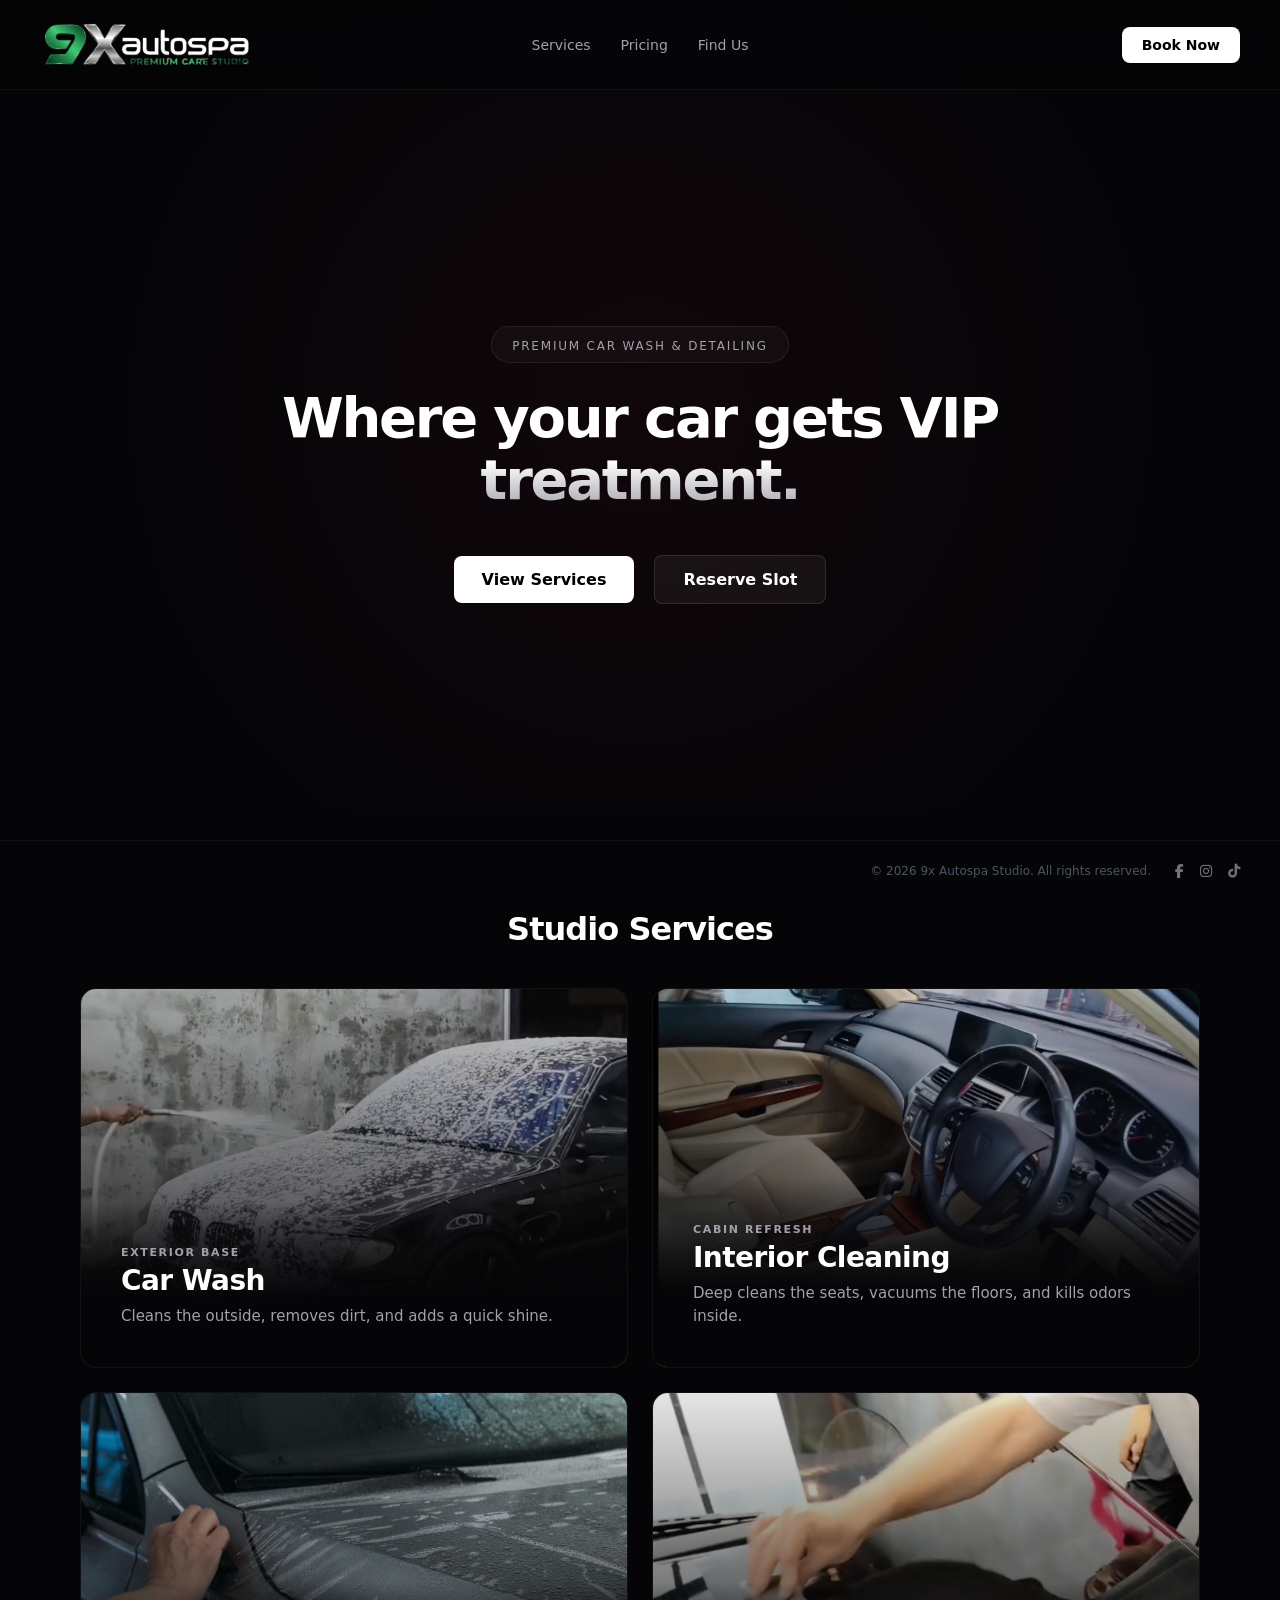
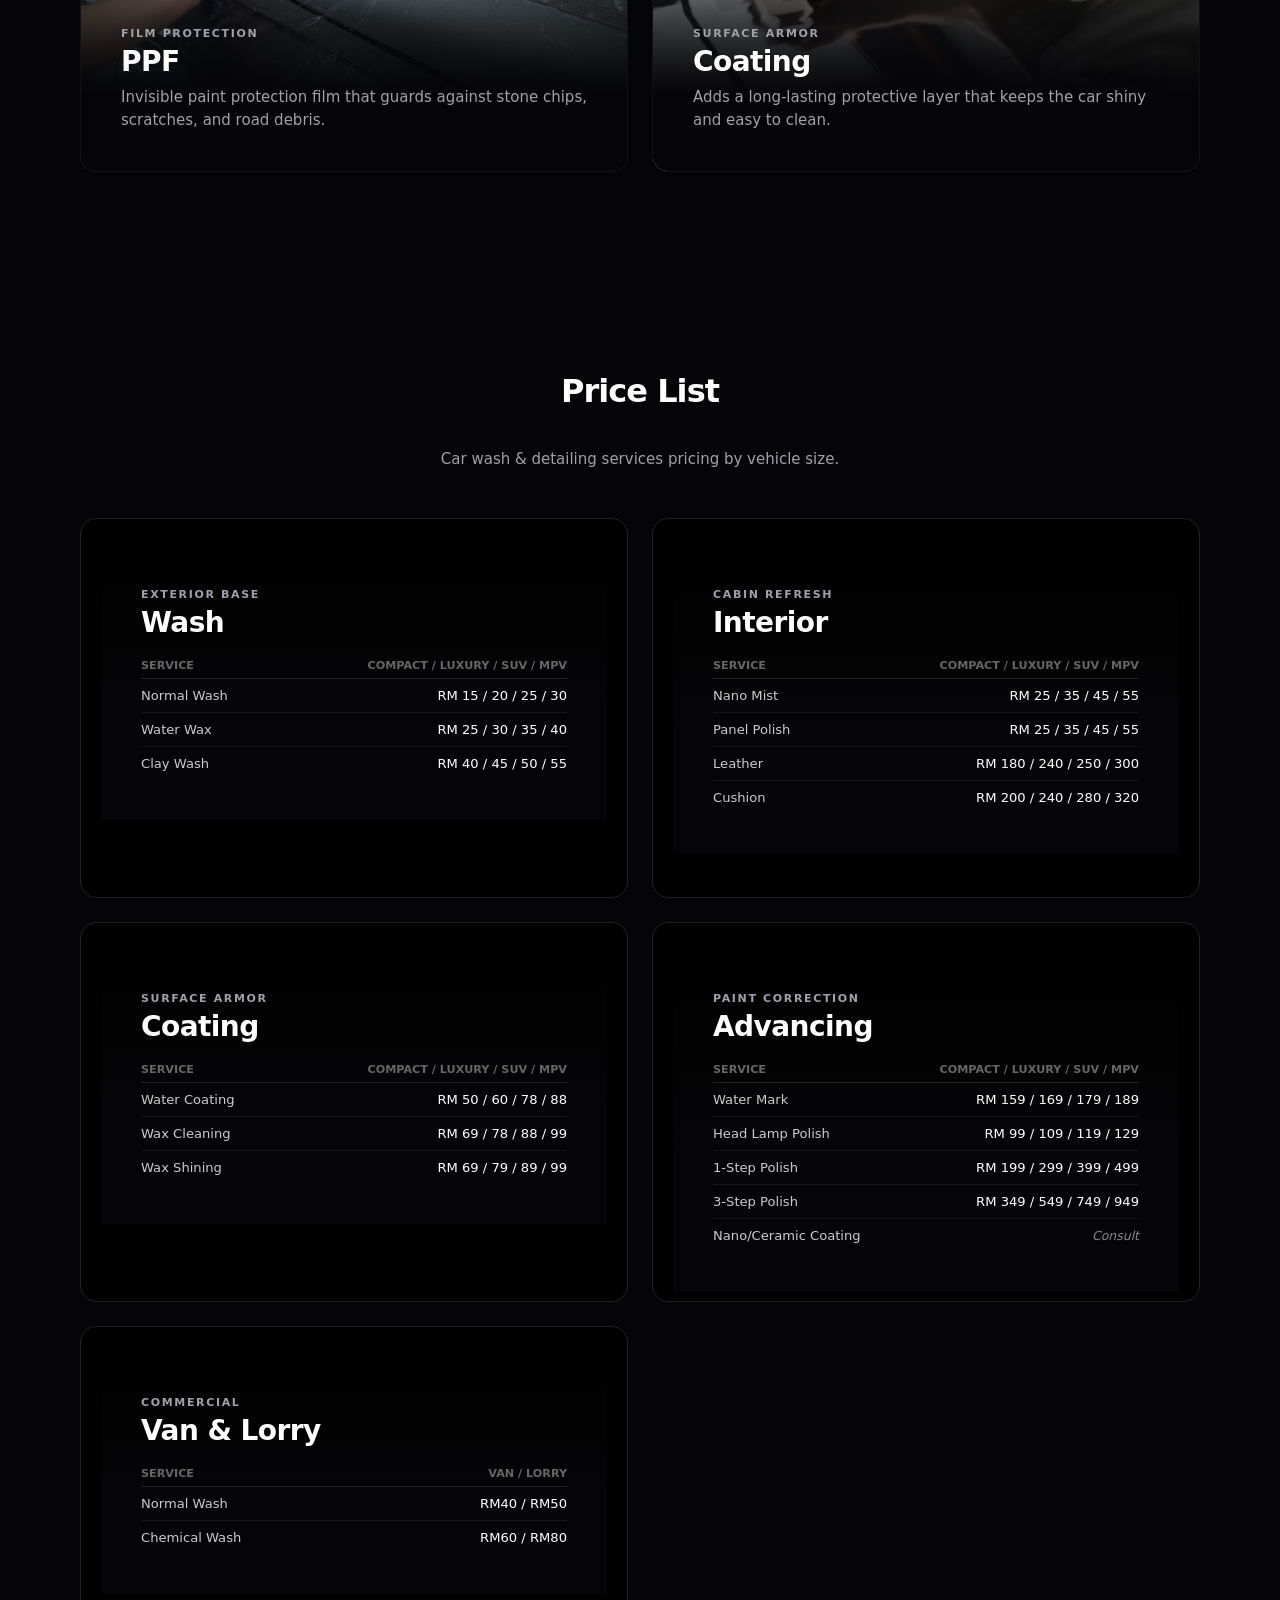
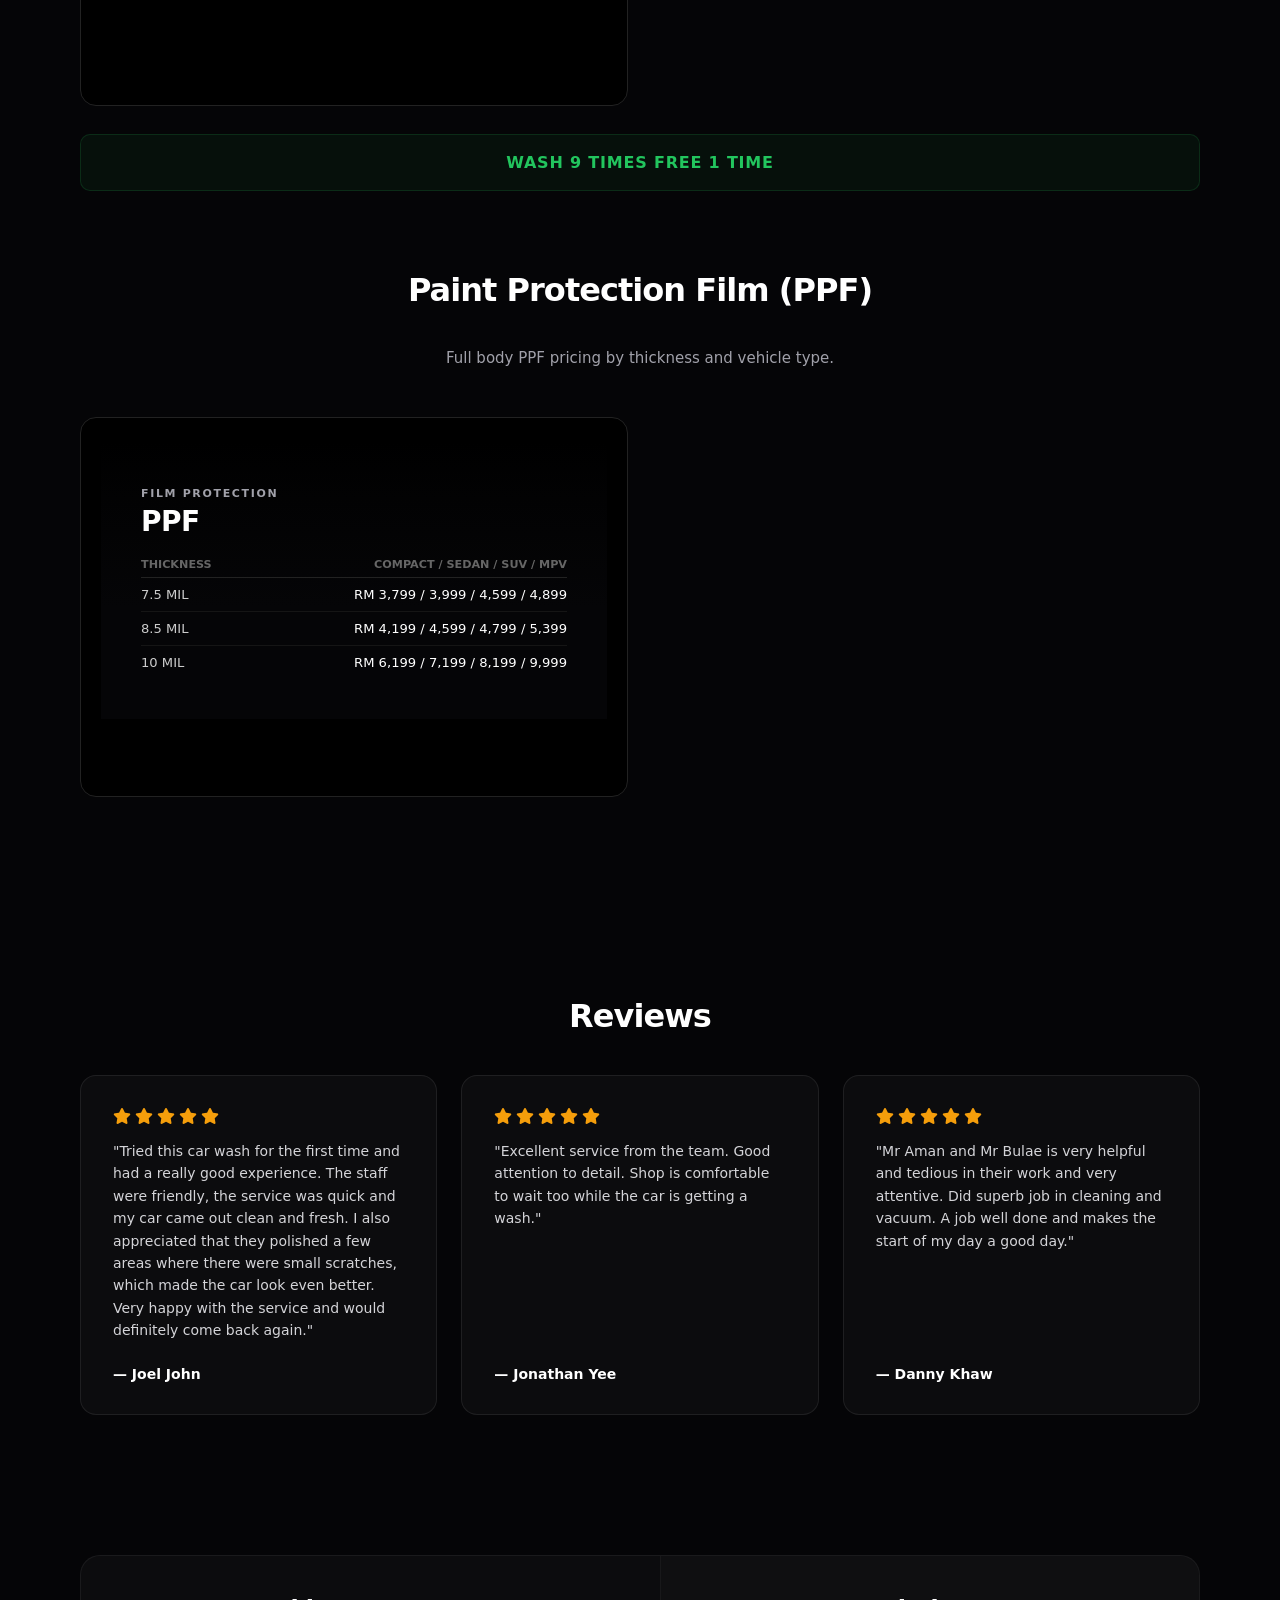
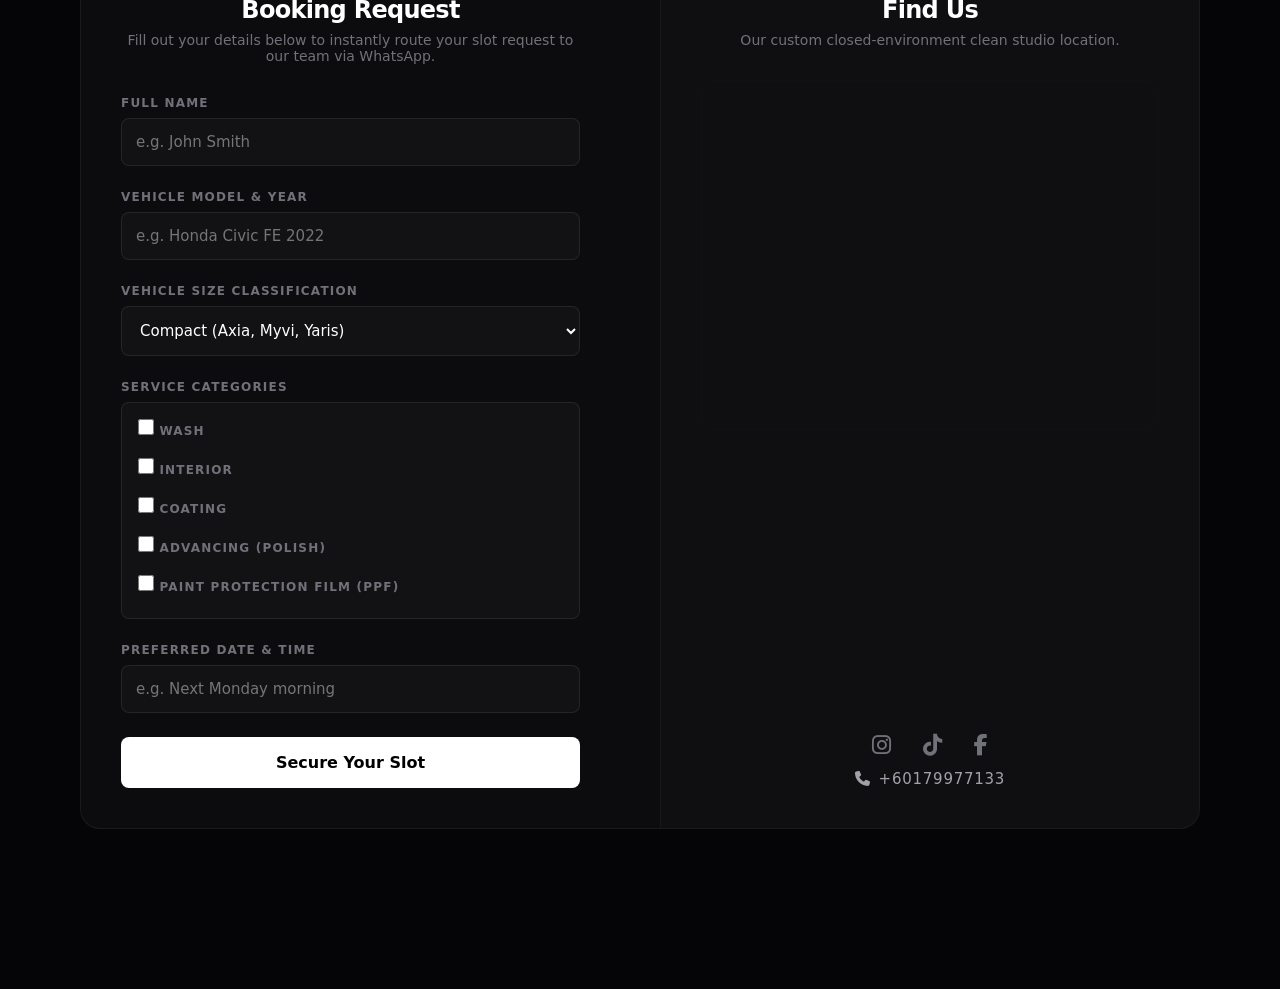
==== commit 5161f757: "Add files via upload" ====
--- a/mockup/index.html
+++ b/mockup/index.html
@@ -26,7 +26,7 @@
     <!-- Hero Section -->
     <section class="hero-section">
         <video autoplay muted loop playsinline class="hero-video">
-            <source src="../info/website video.mp4" type="video/mp4">
+            <source src="../info/video.mp4" type="video/mp4">
         </video>
         <div class="hero-section__badge">
             <span class="hero-section__badge__text">Premium Car Wash & Detailing</span>
@@ -78,156 +78,147 @@
         <h2 class="section-title">Price List</h2>
         <p class="pricing-subtitle">Car wash & detailing services pricing by vehicle size.</p>
 
-        <div class="pricing-table-wrapper">
-            <table class="pricing-table">
-                <thead>
-                    <tr>
-                        <th>Category</th>
-                        <th>Service</th>
-                        <th>Compact</th>
-                        <th>Luxury</th>
-                        <th>SUV</th>
-                        <th>MPV/4x4++</th>
-                    </tr>
-                </thead>
-                <tbody>
-                    <!-- ===== WASH GROUP ===== -->
-                    <tr>
-                        <td class="cell-category" rowspan="3">Wash</td>
-                        <td class="cell-service">Normal Wash</td>
-                        <td>RM 15</td>
-                        <td>RM 20</td>
-                        <td>RM 25</td>
-                        <td>RM 30</td>
-                    </tr>
-                    <tr>
-                        <td class="cell-service-premium">Water Wax</td>
-                        <td class="cell-price-bold">RM 25</td>
-                        <td>RM 30</td>
-                        <td>RM 35</td>
-                        <td>RM 40</td>
-                    </tr>
-                    <tr class="group-last">
-                        <td class="cell-service-premium">Clay Wash</td>
-                        <td class="cell-price-bold">RM 40</td>
-                        <td>RM 45</td>
-                        <td>RM 50</td>
-                        <td>RM 55</td>
-                    </tr>
-
-                    <!-- ===== INTERIOR GROUP ===== -->
-                    <tr>
-                        <td class="cell-category" rowspan="4">Interior</td>
-                        <td class="cell-service">Nano Mist</td>
-                        <td>RM 25</td>
-                        <td>RM 35</td>
-                        <td>RM 45</td>
-                        <td>RM 55</td>
-                    </tr>
-                    <tr>
-                        <td class="cell-service-premium">Interior Panel Polish</td>
-                        <td class="cell-price-bold">RM 25</td>
-                        <td>RM 35</td>
-                        <td>RM 45</td>
-                        <td>RM 55</td>
-                    </tr>
-                    <tr>
-                        <td class="cell-service-premium">Leather</td>
-                        <td class="cell-price-bold">RM 180</td>
-                        <td>RM 240</td>
-                        <td>RM 250</td>
-                        <td>RM 300</td>
-                    </tr>
-                    <tr class="group-last">
-                        <td class="cell-service-premium">Cushion</td>
-                        <td class="cell-price-bold">RM 200</td>
-                        <td>RM 240</td>
-                        <td>RM 280</td>
-                        <td>RM 320</td>
-                    </tr>
-
-                    <!-- ===== COATING GROUP ===== -->
-                    <tr>
-                        <td class="cell-category" rowspan="3">Coating</td>
-                        <td class="cell-service">Water Coating</td>
-                        <td>RM 50</td>
-                        <td>RM 60</td>
-                        <td>RM 78</td>
-                        <td>RM 88</td>
-                    </tr>
-                    <tr>
-                        <td class="cell-service-premium">Wax Cleaning</td>
-                        <td class="cell-price-bold">RM 69</td>
-                        <td>RM 78</td>
-                        <td>RM 88</td>
-                        <td>RM 99</td>
-                    </tr>
-                    <tr class="group-last">
-                        <td class="cell-service-premium">Wax Shining</td>
-                        <td class="cell-price-bold">RM 69</td>
-                        <td>RM 79</td>
-                        <td>RM 89</td>
-                        <td>RM 99</td>
-                    </tr>
-
-                    <!-- ===== ADVANCING / POLISH GROUP ===== -->
-                    <tr>
-                        <td class="cell-category" rowspan="5">Advancing</td>
-                        <td class="cell-service">Water Mark</td>
-                        <td>RM 159</td>
-                        <td>RM 169</td>
-                        <td>RM 179</td>
-                        <td>RM 189</td>
-                    </tr>
-                    <tr>
-                        <td class="cell-service-premium">Head Lamp Polish</td>
-                        <td class="cell-price-bold">RM 99</td>
-                        <td>RM 109</td>
-                        <td>RM 119</td>
-                        <td>RM 129</td>
-                    </tr>
-                    <tr>
-                        <td class="cell-service-premium">1-Step Polish</td>
-                        <td class="cell-price-bold">RM 199</td>
-                        <td>RM 299</td>
-                        <td>RM 399</td>
-                        <td>RM 499</td>
-                    </tr>
-                    <tr>
-                        <td class="cell-service-premium">3-Step Polish</td>
-                        <td class="cell-price-bold">RM 349</td>
-                        <td>RM 549</td>
-                        <td>RM 749</td>
-                        <td>RM 949</td>
-                    </tr>
-                    <tr class="group-last">
-                        <td class="cell-service-premium">Nano / Ceramic Coating</td>
-                        <td class="cell-consult" colspan="4">Refer to Premium Care Consultant</td>
-                    </tr>
-
-                    <!-- ===== VAN ===== -->
-                    <tr>
-                        <td class="cell-category" rowspan="2">Van</td>
-                        <td class="cell-service">Normal Wash</td>
-                        <td colspan="4">RM 40</td>
-                    </tr>
-                    <tr class="group-last">
-                        <td class="cell-service-premium">Chemical Wash</td>
-                        <td class="cell-price-bold" colspan="4">RM 60</td>
-                    </tr>
-
-                    <!-- ===== LORRY ===== -->
-                    <tr>
-                        <td class="cell-category" rowspan="2">Lorry</td>
-                        <td class="cell-service">Normal Wash</td>
-                        <td colspan="4">RM 50</td>
-                    </tr>
-                    <tr>
-                        <td class="cell-service-premium">Chemical Wash</td>
-                        <td class="cell-price-bold" colspan="4">RM 80</td>
-                    </tr>
-                </tbody>
-            </table>
+        <!-- Bento-Style Price Cards -->
+        <div class="bento-grid" style="margin-top:32px;">
+
+            <!-- Wash Card -->
+            <div class="bento-card" style="background:#000; border:1px solid #222; padding:24px 20px; justify-content:flex-start;">
+                <div class="bento-card__content" style="position:relative; transform:none;">
+                    <span class="bento-card__category">Exterior Base</span>
+                    <h3 class="bento-card__title">Wash</h3>
+                    <div style="margin-top:14px;">
+                        <div style="display:flex; justify-content:space-between; padding:6px 0; border-bottom:1px solid #222; color:#666; font-size:0.7rem; font-weight:600; text-transform:uppercase;">
+                            <span>Service</span>
+                            <span>Compact / Luxury / SUV / MPV</span>
+                        </div>
+                        <div style="display:flex; justify-content:space-between; padding:9px 0; border-bottom:1px solid #151515;">
+                            <span style="color:#ccc; font-size:0.82rem;">Normal Wash</span>
+                            <span style="color:#fff; font-size:0.82rem;">RM 15 / 20 / 25 / 30</span>
+                        </div>
+                        <div style="display:flex; justify-content:space-between; padding:9px 0; border-bottom:1px solid #151515;">
+                            <span style="color:#ccc; font-size:0.82rem;">Water Wax</span>
+                            <span style="color:#fff; font-size:0.82rem;">RM 25 / 30 / 35 / 40</span>
+                        </div>
+                        <div style="display:flex; justify-content:space-between; padding:9px 0;">
+                            <span style="color:#ccc; font-size:0.82rem;">Clay Wash</span>
+                            <span style="color:#fff; font-size:0.82rem;">RM 40 / 45 / 50 / 55</span>
+                        </div>
+                    </div>
+                </div>
+            </div>
+
+            <!-- Interior Card -->
+            <div class="bento-card" style="background:#000; border:1px solid #222; padding:24px 20px; justify-content:flex-start;">
+                <div class="bento-card__content" style="position:relative; transform:none;">
+                    <span class="bento-card__category">Cabin Refresh</span>
+                    <h3 class="bento-card__title">Interior</h3>
+                    <div style="margin-top:14px;">
+                        <div style="display:flex; justify-content:space-between; padding:6px 0; border-bottom:1px solid #222; color:#666; font-size:0.7rem; font-weight:600; text-transform:uppercase;">
+                            <span>Service</span>
+                            <span>Compact / Luxury / SUV / MPV</span>
+                        </div>
+                        <div style="display:flex; justify-content:space-between; padding:9px 0; border-bottom:1px solid #151515;">
+                            <span style="color:#ccc; font-size:0.82rem;">Nano Mist</span>
+                            <span style="color:#fff; font-size:0.82rem;">RM 25 / 35 / 45 / 55</span>
+                        </div>
+                        <div style="display:flex; justify-content:space-between; padding:9px 0; border-bottom:1px solid #151515;">
+                            <span style="color:#ccc; font-size:0.82rem;">Panel Polish</span>
+                            <span style="color:#fff; font-size:0.82rem;">RM 25 / 35 / 45 / 55</span>
+                        </div>
+                        <div style="display:flex; justify-content:space-between; padding:9px 0; border-bottom:1px solid #151515;">
+                            <span style="color:#ccc; font-size:0.82rem;">Leather</span>
+                            <span style="color:#fff; font-size:0.82rem;">RM 180 / 240 / 250 / 300</span>
+                        </div>
+                        <div style="display:flex; justify-content:space-between; padding:9px 0;">
+                            <span style="color:#ccc; font-size:0.82rem;">Cushion</span>
+                            <span style="color:#fff; font-size:0.82rem;">RM 200 / 240 / 280 / 320</span>
+                        </div>
+                    </div>
+                </div>
+            </div>
+
+            <!-- Coating Card -->
+            <div class="bento-card" style="background:#000; border:1px solid #222; padding:24px 20px; justify-content:flex-start;">
+                <div class="bento-card__content" style="position:relative; transform:none;">
+                    <span class="bento-card__category">Surface Armor</span>
+                    <h3 class="bento-card__title">Coating</h3>
+                    <div style="margin-top:14px;">
+                        <div style="display:flex; justify-content:space-between; padding:6px 0; border-bottom:1px solid #222; color:#666; font-size:0.7rem; font-weight:600; text-transform:uppercase;">
+                            <span>Service</span>
+                            <span>Compact / Luxury / SUV / MPV</span>
+                        </div>
+                        <div style="display:flex; justify-content:space-between; padding:9px 0; border-bottom:1px solid #151515;">
+                            <span style="color:#ccc; font-size:0.82rem;">Water Coating</span>
+                            <span style="color:#fff; font-size:0.82rem;">RM 50 / 60 / 78 / 88</span>
+                        </div>
+                        <div style="display:flex; justify-content:space-between; padding:9px 0; border-bottom:1px solid #151515;">
+                            <span style="color:#ccc; font-size:0.82rem;">Wax Cleaning</span>
+                            <span style="color:#fff; font-size:0.82rem;">RM 69 / 78 / 88 / 99</span>
+                        </div>
+                        <div style="display:flex; justify-content:space-between; padding:9px 0;">
+                            <span style="color:#ccc; font-size:0.82rem;">Wax Shining</span>
+                            <span style="color:#fff; font-size:0.82rem;">RM 69 / 79 / 89 / 99</span>
+                        </div>
+                    </div>
+                </div>
+            </div>
+
+            <!-- Advancing Card -->
+            <div class="bento-card" style="background:#000; border:1px solid #222; padding:24px 20px; justify-content:flex-start;">
+                <div class="bento-card__content" style="position:relative; transform:none;">
+                    <span class="bento-card__category">Paint Correction</span>
+                    <h3 class="bento-card__title">Advancing</h3>
+                    <div style="margin-top:14px;">
+                        <div style="display:flex; justify-content:space-between; padding:6px 0; border-bottom:1px solid #222; color:#666; font-size:0.7rem; font-weight:600; text-transform:uppercase;">
+                            <span>Service</span>
+                            <span>Compact / Luxury / SUV / MPV</span>
+                        </div>
+                        <div style="display:flex; justify-content:space-between; padding:9px 0; border-bottom:1px solid #151515;">
+                            <span style="color:#ccc; font-size:0.82rem;">Water Mark</span>
+                            <span style="color:#fff; font-size:0.82rem;">RM 159 / 169 / 179 / 189</span>
+                        </div>
+                        <div style="display:flex; justify-content:space-between; padding:9px 0; border-bottom:1px solid #151515;">
+                            <span style="color:#ccc; font-size:0.82rem;">Head Lamp Polish</span>
+                            <span style="color:#fff; font-size:0.82rem;">RM 99 / 109 / 119 / 129</span>
+                        </div>
+                        <div style="display:flex; justify-content:space-between; padding:9px 0; border-bottom:1px solid #151515;">
+                            <span style="color:#ccc; font-size:0.82rem;">1-Step Polish</span>
+                            <span style="color:#fff; font-size:0.82rem;">RM 199 / 299 / 399 / 499</span>
+                        </div>
+                        <div style="display:flex; justify-content:space-between; padding:9px 0; border-bottom:1px solid #151515;">
+                            <span style="color:#ccc; font-size:0.82rem;">3-Step Polish</span>
+                            <span style="color:#fff; font-size:0.82rem;">RM 349 / 549 / 749 / 949</span>
+                        </div>
+                        <div style="display:flex; justify-content:space-between; padding:9px 0;">
+                            <span style="color:#ccc; font-size:0.82rem;">Nano/Ceramic Coating</span>
+                            <span style="color:#888; font-size:0.78rem; font-style:italic;">Consult</span>
+                        </div>
+                    </div>
+                </div>
+            </div>
+
+            <!-- Van & Lorry Card -->
+            <div class="bento-card" style="background:#000; border:1px solid #222; padding:24px 20px; justify-content:flex-start;">
+                <div class="bento-card__content" style="position:relative; transform:none;">
+                    <span class="bento-card__category">Commercial</span>
+                    <h3 class="bento-card__title">Van & Lorry</h3>
+                    <div style="margin-top:14px;">
+                        <div style="display:flex; justify-content:space-between; padding:6px 0; border-bottom:1px solid #222; color:#666; font-size:0.7rem; font-weight:600; text-transform:uppercase;">
+                            <span>Service</span>
+                            <span>Van / Lorry</span>
+                        </div>
+                        <div style="display:flex; justify-content:space-between; padding:9px 0; border-bottom:1px solid #151515;">
+                            <span style="color:#ccc; font-size:0.82rem;">Normal Wash</span>
+                            <span style="color:#fff; font-size:0.82rem;">RM40 / RM50</span>
+                        </div>
+                        <div style="display:flex; justify-content:space-between; padding:9px 0;">
+                            <span style="color:#ccc; font-size:0.82rem;">Chemical Wash</span>
+                            <span style="color:#fff; font-size:0.82rem;">RM60 / RM80</span>
+                        </div>
+                    </div>
+                </div>
+            </div>
+
         </div>
 
         <div class="pricing-promo">
@@ -238,41 +229,31 @@
         <h3 class="section-title" style="margin-top: 80px;">Paint Protection Film (PPF)</h3>
         <p class="pricing-subtitle">Full body PPF pricing by thickness and vehicle type.</p>
 
-        <div class="pricing-table-wrapper">
-            <table class="pricing-table ppf-table">
-                <thead>
-                    <tr>
-                        <th>Thickness</th>
-                        <th>Compact</th>
-                        <th>Sedan</th>
-                        <th>SUV</th>
-                        <th>MPV</th>
-                    </tr>
-                </thead>
-                <tbody>
-                    <tr>
-                        <td class="cell-category">7.5 MIL</td>
-                        <td>RM 3,799</td>
-                        <td>RM 3,999</td>
-                        <td>RM 4,599</td>
-                        <td>RM 4,899</td>
-                    </tr>
-                    <tr>
-                        <td class="cell-category">8.5 MIL</td>
-                        <td>RM 4,199</td>
-                        <td>RM 4,599</td>
-                        <td>RM 4,799</td>
-                        <td>RM 5,399</td>
-                    </tr>
-                    <tr>
-                        <td class="cell-category">10 MIL</td>
-                        <td>RM 6,199</td>
-                        <td>RM 7,199</td>
-                        <td>RM 8,199</td>
-                        <td>RM 9,999</td>
-                    </tr>
-                </tbody>
-            </table>
+        <div class="bento-grid" style="margin-top:32px;">
+            <div class="bento-card" style="background:#000; border:1px solid #222; padding:24px 20px; justify-content:flex-start;">
+                <div class="bento-card__content" style="position:relative; transform:none;">
+                    <span class="bento-card__category">Film Protection</span>
+                    <h3 class="bento-card__title">PPF</h3>
+                    <div style="margin-top:14px;">
+                        <div style="display:flex; justify-content:space-between; padding:6px 0; border-bottom:1px solid #222; color:#666; font-size:0.7rem; font-weight:600; text-transform:uppercase;">
+                            <span>Thickness</span>
+                            <span>Compact / Sedan / SUV / MPV</span>
+                        </div>
+                        <div style="display:flex; justify-content:space-between; padding:9px 0; border-bottom:1px solid #151515;">
+                            <span style="color:#ccc; font-size:0.82rem;">7.5 MIL</span>
+                            <span style="color:#fff; font-size:0.82rem;">RM 3,799 / 3,999 / 4,599 / 4,899</span>
+                        </div>
+                        <div style="display:flex; justify-content:space-between; padding:9px 0; border-bottom:1px solid #151515;">
+                            <span style="color:#ccc; font-size:0.82rem;">8.5 MIL</span>
+                            <span style="color:#fff; font-size:0.82rem;">RM 4,199 / 4,599 / 4,799 / 5,399</span>
+                        </div>
+                        <div style="display:flex; justify-content:space-between; padding:9px 0;">
+                            <span style="color:#ccc; font-size:0.82rem;">10 MIL</span>
+                            <span style="color:#fff; font-size:0.82rem;">RM 6,199 / 7,199 / 8,199 / 9,999</span>
+                        </div>
+                    </div>
+                </div>
+            </div>
         </div>
     </section>
 
@@ -462,18 +443,20 @@
 
         document.getElementById('whatsappForm').addEventListener('submit', function(e) {
             e.preventDefault();
-            const name = document.getElementById('clientName').value;
-            const car = document.getElementById('carModel').value;
+
+            // Collect form values as plain text
+            const name = document.getElementById('clientName').value.trim();
+            const car = document.getElementById('carModel').value.trim();
             const size = document.getElementById('formVehicleSize').value;
-            const date = document.getElementById('bookingDate').value;
+            const date = document.getElementById('bookingDate').value.trim();
 
             // Get selected categories
             const catChecked = document.querySelectorAll('input[name="category"]:checked');
-            const categories = Array.from(catChecked).map(cb => cb.value);
+            const categories = Array.from(catChecked).map(function(cb) { return cb.value; });
 
             // Get selected sub-services
             const svcChecked = document.querySelectorAll('input[name="subService"]:checked');
-            const services = Array.from(svcChecked).map(cb => cb.value);
+            const services = Array.from(svcChecked).map(function(cb) { return cb.value; });
 
             // Get PPF thickness if selected
             const ppfRadio = document.querySelector('input[name="ppfThickness"]:checked');
@@ -481,16 +464,26 @@
 
             const servicesText = services.length > 0 ? services.join(', ') : 'Not specified';
 
-            const phoneNumber = '60179977133';
-            const message = `Hi 9X Autospa,%0A%0AI would like to lock in a detailing slot:%0A%0A` +
-                `• *Name:* ${encodeURIComponent(name)}%0A` +
-                `• *Vehicle:* ${encodeURIComponent(car)}%0A` +
-                `• *Size Class:* ${encodeURIComponent(size)}%0A` +
-                `• *Categories:* ${encodeURIComponent(categories.join(', '))}%0A` +
-                `• *Services:* ${encodeURIComponent(servicesText)}%0A` +
-                `• *Preferred Time:* ${encodeURIComponent(date)}%0A%0A` +
-                `Please let me know if this slot is available. Thanks!`;
-            window.open(`https://api.whatsapp.com/send?phone=${phoneNumber}&text=${message}`, '_blank');
+            // Build plain text message (no special schemes, no markdown)
+            const message = 'Hi 9X Autospa,\n\n' +
+                'I would like to lock in a detailing slot:\n\n' +
+                'Name: ' + name + '\n' +
+                'Vehicle: ' + car + '\n' +
+                'Size Class: ' + size + '\n' +
+                'Categories: ' + categories.join(', ') + '\n' +
+                'Services: ' + servicesText + '\n' +
+                'Preferred Time: ' + date + '\n\n' +
+                'Please let me know if this slot is available. Thanks!';
+
+            // Encode the full message once at the end
+            const encodedText = encodeURIComponent(message);
+
+            // Use ONLY the official HTTPS WhatsApp API URL
+            // No intent://, no whatsapp://, no window.open — TikTok blocks all of those
+            const url = 'https://api.whatsapp.com/send?phone=60179977133&text=' + encodedText;
+
+            // Redirect in the same window to bypass TikTok webview restrictions
+            window.location.href = url;
         });
     </script>
 
--- a/mockup/styles.css
+++ b/mockup/styles.css
@@ -153,7 +153,7 @@
     height: 100%;
     object-fit: cover;
     z-index: 1;
-    opacity: 0.35;
+    opacity: 0.6;
 }
 
 .hero-section__badge {
